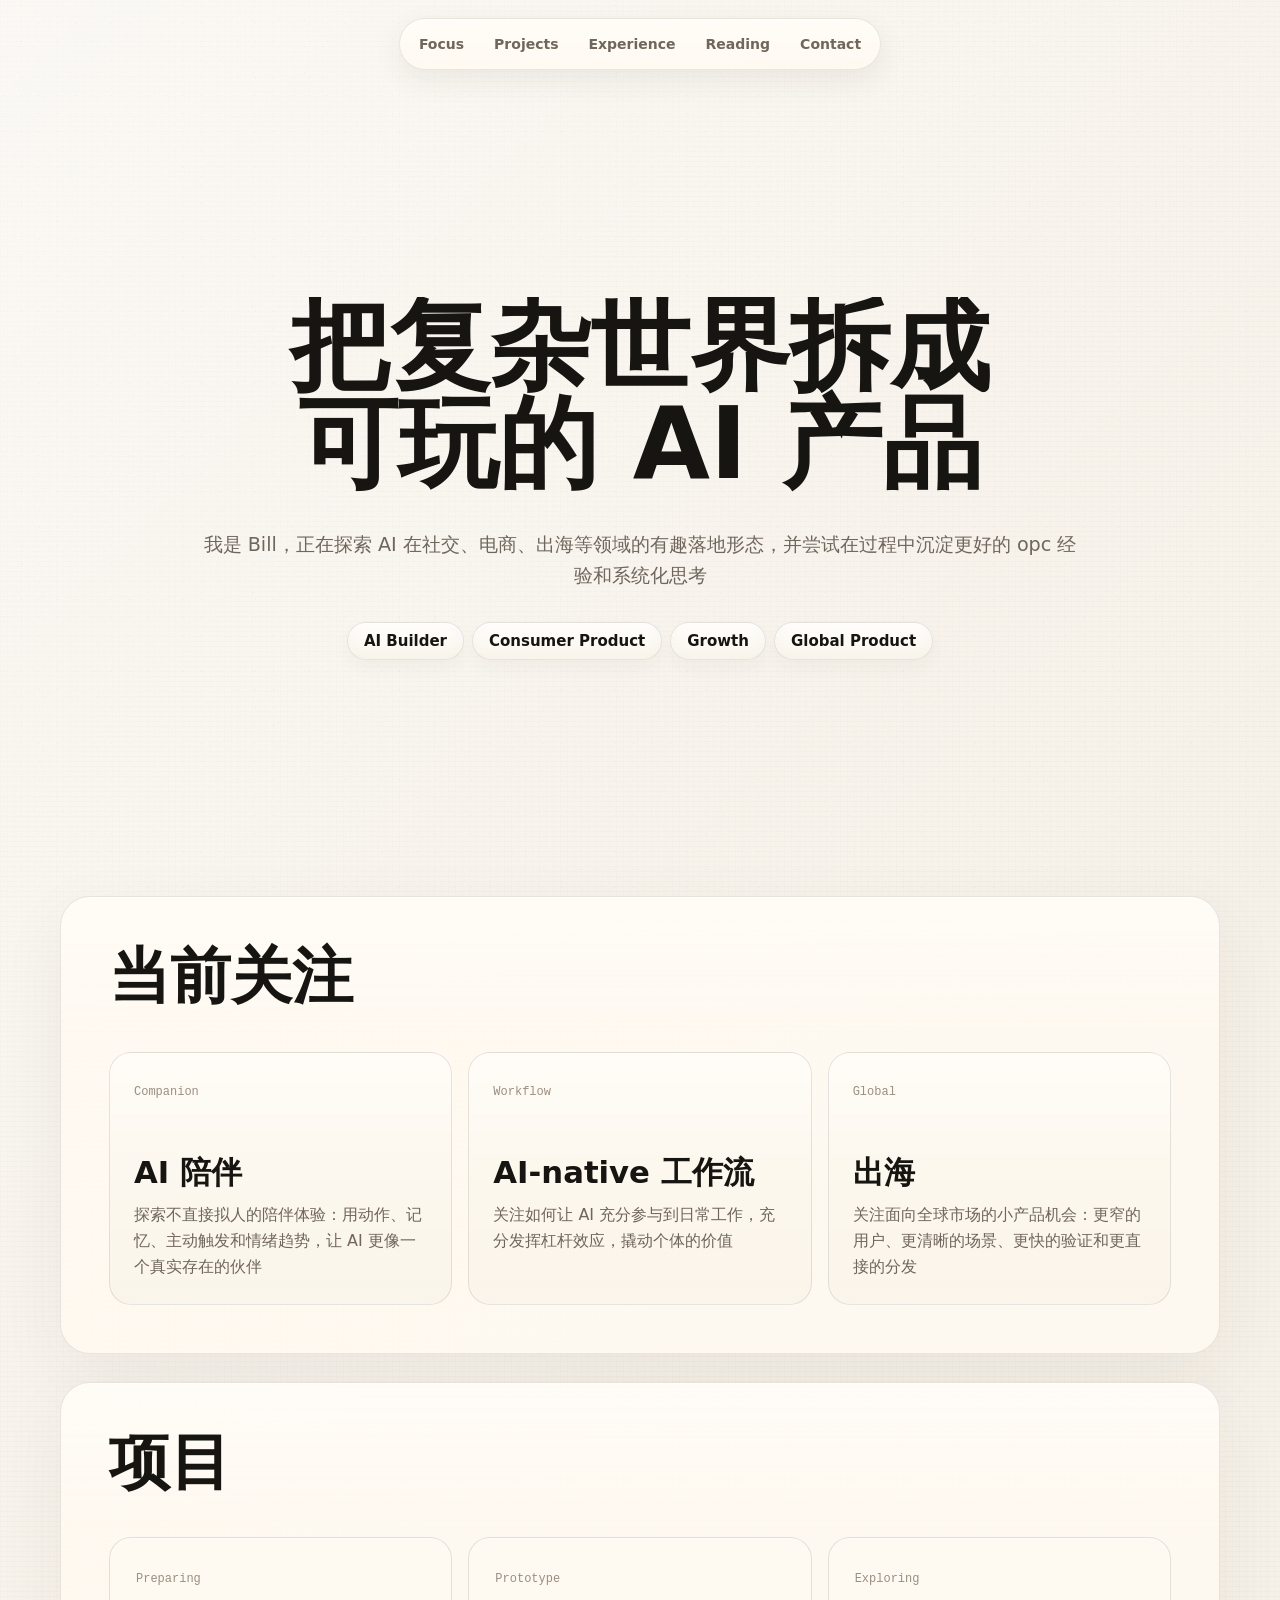
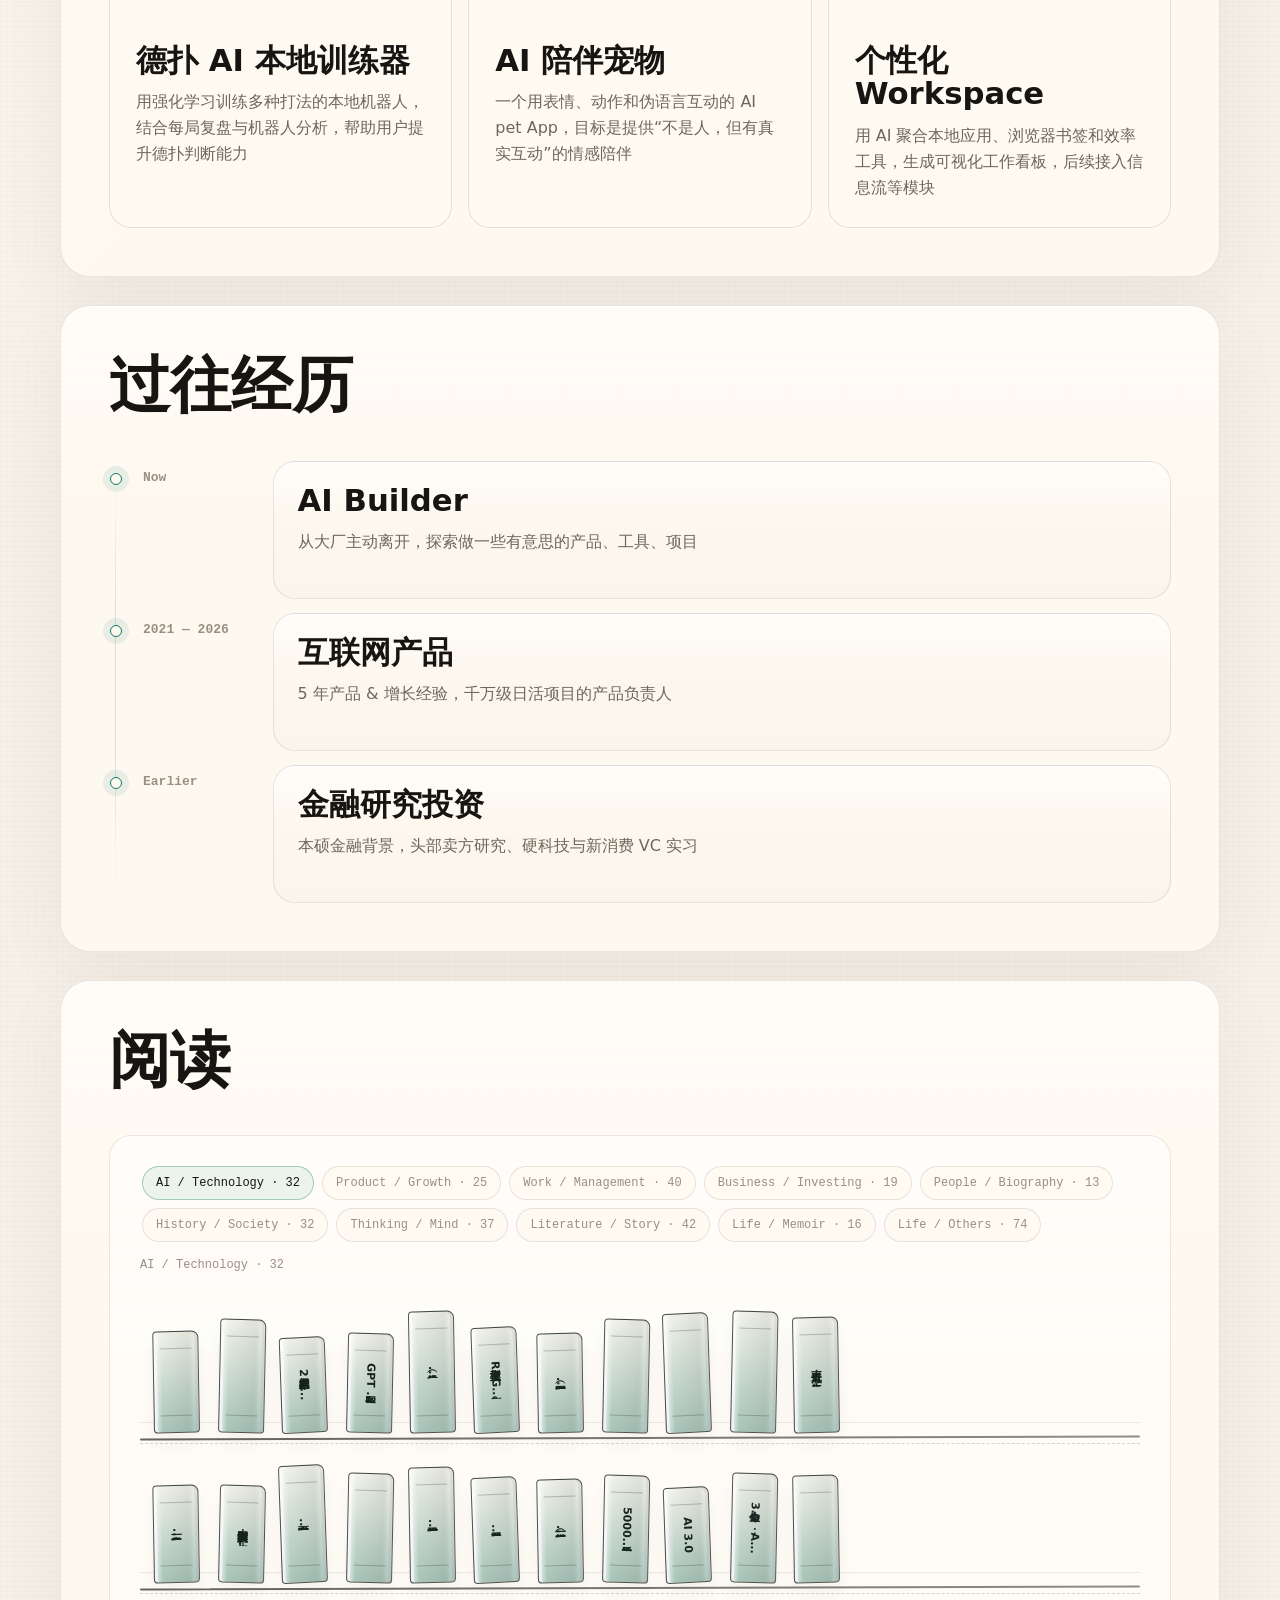
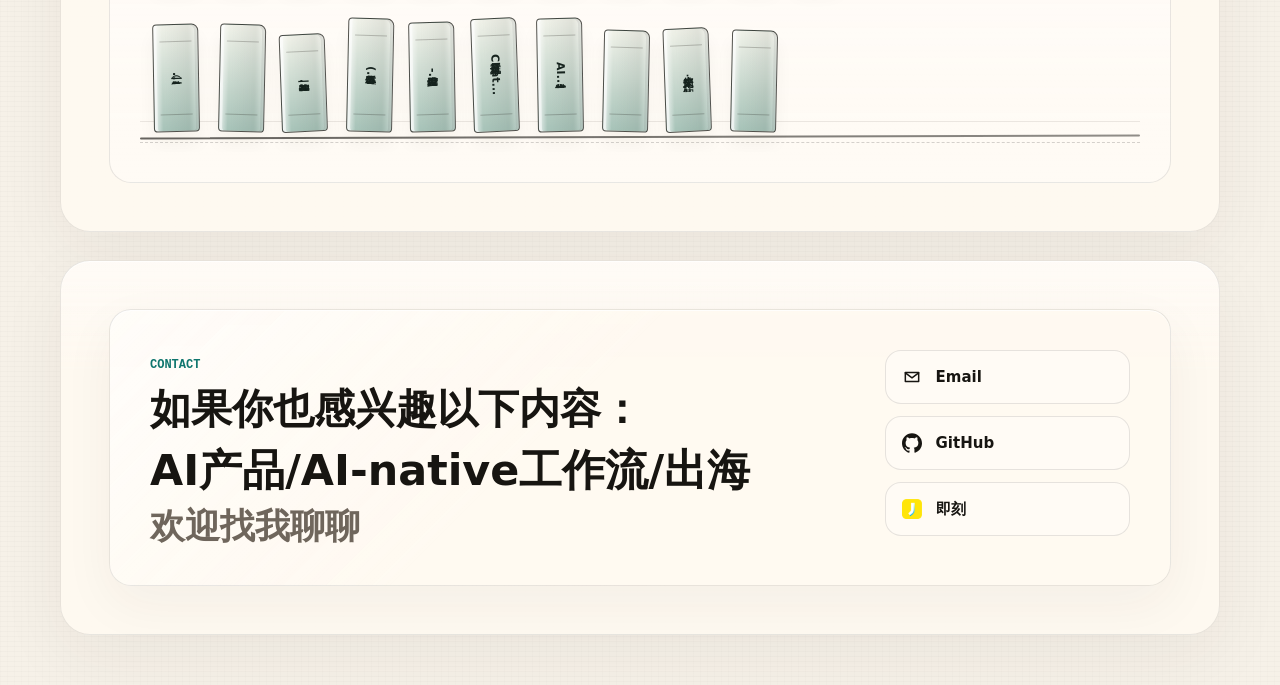
==== index.html @ e507d681 "Deploy personal site" ====
<!doctype html>
<html lang="zh-CN">
  <head>
    <meta charset="utf-8">
    <meta name="viewport" content="width=device-width, initial-scale=1">
    <title>Bill</title>
    <meta name="description" content="Bill 的个人站：记录 AI 产品实验、当前关注、项目进展、阅读和工作系统">
    <meta name="theme-color" content="#f4f1ea">
    <meta property="og:title" content="Bill">
    <meta property="og:description" content="记录 AI 产品实验、当前关注、项目进展、阅读和工作系统">
    <meta property="og:type" content="website">
    <meta property="og:url" content="/">
    <link rel="canonical" href="/">
    <link rel="icon" href="assets/favicon-bill.svg?v=3" type="image/svg+xml">
    <link rel="stylesheet" href="assets/styles.css?v=20260521-17">
    <script>
      const siteUrl = new URL("/", window.location.origin).href;
      document.querySelector('meta[property="og:url"]')?.setAttribute("content", siteUrl);
      document.querySelector('link[rel="canonical"]')?.setAttribute("href", siteUrl);
    </script>
    <script src="assets/reading-data.js?v=20260521-14" defer></script>
    <script src="assets/site.js?v=20260523-6" defer></script>
  </head>
  <body class="home-page">
    <a class="skip-link" href="#main">跳到正文</a>
    <header class="site-header" data-elevates>
      <nav class="nav-shell nav-minimal" aria-label="主导航">
        <button class="menu-toggle" type="button" aria-label="打开导航" aria-expanded="false" data-menu-toggle>
          <span></span>
          <span></span>
        </button>
        <div class="nav-links" data-nav-links>
          <a href="#focus">Focus</a>
          <a href="#projects">Projects</a>
          <a href="#experience">Experience</a>
          <a href="#reading">Reading</a>
          <a href="#contact">Contact</a>
        </div>
      </nav>
    </header>

    <main id="main" class="home-shell">
      <section class="pure-hero container reveal">
        <div class="hero-inner">
          <h1 class="shimmer-title">把复杂世界拆成可玩的 AI 产品</h1>
          <p>我是 Bill，正在探索 AI 在社交、电商、出海等领域的有趣落地形态，并尝试在过程中沉淀更好的 opc 经验和系统化思考</p>
          <div class="tag-list" aria-label="个人标签">
            <span>AI Builder</span>
            <span>Consumer Product</span>
            <span>Growth</span>
            <span>Global Product</span>
          </div>
        </div>
      </section>

      <section id="focus" class="feature-block container reveal">
        <div class="block-head">
          <div>
            <h2>当前关注</h2>
          </div>
        </div>
        <div class="card-grid three">
          <article class="content-card">
            <span class="card-label">Companion</span>
            <h2>AI 陪伴</h2>
            <p>探索不直接拟人的陪伴体验：用动作、记忆、主动触发和情绪趋势，让 AI 更像一个真实存在的伙伴</p>
          </article>
          <article class="content-card">
            <span class="card-label">Workflow</span>
            <h2>AI-native 工作流</h2>
            <p>关注如何让 AI 充分参与到日常工作，充分发挥杠杆效应，撬动个体的价值</p>
          </article>
          <article class="content-card">
            <span class="card-label">Global</span>
            <h2>出海</h2>
            <p>关注面向全球市场的小产品机会：更窄的用户、更清晰的场景、更快的验证和更直接的分发</p>
          </article>
        </div>
      </section>

      <section id="projects" class="feature-block container reveal">
        <div class="block-head">
          <div>
            <h2>项目</h2>
          </div>
        </div>
        <div class="card-grid projects">
          <article class="content-card project-card">
            <span class="card-label">Preparing</span>
            <h2>德扑 AI 本地训练器</h2>
            <p>用强化学习训练多种打法的本地机器人，结合每局复盘与机器人分析，帮助用户提升德扑判断能力</p>
          </article>
          <article class="content-card project-card">
            <span class="card-label">Prototype</span>
            <h2>AI 陪伴宠物</h2>
            <p>一个用表情、动作和伪语言互动的 AI pet App，目标是提供“不是人，但有真实互动”的情感陪伴</p>
          </article>
          <article class="content-card project-card">
            <span class="card-label">Exploring</span>
            <h2>个性化 Workspace</h2>
            <p>用 AI 聚合本地应用、浏览器书签和效率工具，生成可视化工作看板，后续接入信息流等模块</p>
          </article>
        </div>
      </section>

      <section id="experience" class="feature-block container reveal">
        <div class="block-head">
          <div>
            <h2>过往经历</h2>
          </div>
        </div>
        <div class="vertical-timeline">
          <article class="timeline-item">
            <time>Now</time>
            <div class="content-card experience-card">
              <h2>AI Builder</h2>
              <p>从大厂主动离开，探索做一些有意思的产品、工具、项目</p>
            </div>
          </article>
          <article class="timeline-item">
            <time>2021 — 2026</time>
            <div class="content-card experience-card">
              <h2>互联网产品</h2>
              <p>5 年产品 & 增长经验，千万级日活项目的产品负责人</p>
            </div>
          </article>
          <article class="timeline-item">
            <time>Earlier</time>
            <div class="content-card experience-card">
              <h2>金融研究投资</h2>
              <p>本硕金融背景，头部卖方研究、硬科技与新消费 VC 实习</p>
            </div>
          </article>
        </div>
      </section>

      <section id="reading" class="feature-block reading-block container reveal">
        <div class="block-head">
          <div>
            <h2>阅读</h2>
          </div>
        </div>
        <div class="reading-layout">
          <div class="reading-shelf" aria-label="阅读分类与书籍" data-reading-shelf>
            <div class="shelf-empty">正在整理已读完书籍</div>
          </div>
          <aside class="reading-card" data-reading-card aria-live="polite" hidden>
            <div class="reading-card-top">
              <div>
                <h3 data-reading-title></h3>
                <p data-reading-author></p>
                <em data-reading-meta></em>
              </div>
              <button class="note-close" type="button" aria-label="关闭笔记卡片" data-note-close>×</button>
            </div>
            <div class="reading-note-scroll">
              <blockquote data-reading-note></blockquote>
            </div>
            <div class="note-controls">
              <button type="button" aria-label="上一条笔记" data-note-prev>←</button>
              <span data-note-count>1 / 1</span>
              <button type="button" aria-label="下一条笔记" data-note-next>→</button>
            </div>
          </aside>
        </div>
      </section>

      <section id="contact" class="feature-block contact-block container reveal">
        <div class="contact-panel">
          <div>
            <span>Contact</span>
            <h2 class="contact-copy">
              <span>如果你也感兴趣以下内容：</span>
              <strong>AI产品/AI-native工作流/出海</strong>
              <em>欢迎找我聊聊</em>
            </h2>
          </div>
          <div class="contact-links icon-links">
            <a href="mailto:billxfan@gmail.com">
              <svg viewBox="0 0 24 24" aria-hidden="true"><path d="M4 6.5h16v11H4z"/><path d="m4 7 8 6 8-6"/></svg>
              Email
            </a>
            <a href="https://github.com/billxfan" rel="noreferrer">
              <svg class="brand-icon" viewBox="0 0 24 24" aria-hidden="true"><path d="M12 .297c-6.63 0-12 5.373-12 12 0 5.303 3.438 9.8 8.205 11.385.6.113.82-.258.82-.577 0-.285-.01-1.04-.015-2.04-3.338.724-4.042-1.61-4.042-1.61C4.422 18.07 3.633 17.7 3.633 17.7c-1.087-.744.084-.729.084-.729 1.205.084 1.838 1.236 1.838 1.236 1.07 1.835 2.809 1.305 3.495.998.108-.776.417-1.305.76-1.605-2.665-.3-5.466-1.332-5.466-5.93 0-1.31.465-2.38 1.235-3.22-.135-.303-.54-1.523.105-3.176 0 0 1.005-.322 3.3 1.23.96-.267 1.98-.399 3-.405 1.02.006 2.04.138 3 .405 2.28-1.552 3.285-1.23 3.285-1.23.645 1.653.24 2.873.12 3.176.765.84 1.23 1.91 1.23 3.22 0 4.61-2.805 5.625-5.475 5.92.42.36.81 1.096.81 2.22 0 1.606-.015 2.896-.015 3.286 0 .315.21.69.825.57C20.565 22.092 24 17.592 24 12.297c0-6.627-5.373-12-12-12"/></svg>
              GitHub
            </a>
            <a href="https://web.okjike.com/u/EE0752A1-158C-4353-B439-1A51A4B9B60F" rel="noreferrer">
              <img class="brand-icon" src="assets/jike-icon.png" alt="" aria-hidden="true">
              即刻
            </a>
          </div>
        </div>
      </section>
    </main>

  </body>
</html>
---- assets/styles.css ----
:root {
  color-scheme: light;
  --bg: #f6f1e8;
  --paper: #fffaf1;
  --surface: #fffcf6;
  --surface-soft: #efe8dc;
  --ink: #171511;
  --muted: #6f665c;
  --quiet: #9a8f81;
  --line: rgba(24, 24, 27, 0.12);
  --line-soft: rgba(24, 24, 27, 0.07);
  --accent: #0f766e;
  --accent-soft: #e5f0ec;
  --wash: #f4f4f5;
  --mint: #dcead7;
  --clay: #eed4bf;
  --butter: #efe6b8;
  --radius: 22px;
  --radius-sm: 12px;
  --max: 1160px;
  --measure: 760px;
  --ease: cubic-bezier(0.23, 1, 0.32, 1);
}

* {
  box-sizing: border-box;
  cursor: default;
}

html {
  scroll-behavior: smooth;
}

body {
  margin: 0;
  min-width: 320px;
  background:
    linear-gradient(135deg, rgba(255,255,255,0.56), transparent 42%),
    repeating-linear-gradient(0deg, rgba(23,21,17,0.018) 0 1px, transparent 1px 5px),
    repeating-linear-gradient(90deg, rgba(23,21,17,0.012) 0 1px, transparent 1px 7px),
    var(--bg);
  color: var(--ink);
  font-family: ui-sans-serif, system-ui, -apple-system, BlinkMacSystemFont, "Segoe UI", sans-serif;
  font-size: 16px;
  line-height: 1.62;
  --cursor-x: 50vw;
  --cursor-y: 50vh;
}

body::before,
body::after {
  content: "";
  position: fixed;
  inset: 0;
  z-index: 0;
  pointer-events: none;
}

body::before {
  background: radial-gradient(
    300px circle at var(--cursor-x) var(--cursor-y),
    rgba(15, 118, 110, 0.16),
    rgba(210, 185, 142, 0.1) 34%,
    transparent 68%
  );
  opacity: 0;
  transition: opacity 180ms var(--ease);
  mix-blend-mode: normal;
}

body::after {
  opacity: 0.18;
  background-image:
    radial-gradient(circle at 20% 30%, rgba(23,21,17,0.22) 0 0.7px, transparent 0.8px),
    radial-gradient(circle at 70% 80%, rgba(23,21,17,0.14) 0 0.6px, transparent 0.7px);
  background-size: 18px 18px, 26px 26px;
  mix-blend-mode: multiply;
}

@media (hover: hover) {
  body:hover::before,
  body.cursor-active::before {
    opacity: 1;
  }
}

.site-header,
main,
.footer {
  position: relative;
  z-index: 1;
}

a {
  color: inherit;
  text-decoration: none;
}

a,
button {
  cursor: pointer;
}

p, h1, h2, h3 {
  margin-top: 0;
}

p {
  color: var(--muted);
}

p,
h1,
h2,
h3,
span,
time,
blockquote,
em,
strong {
  cursor: default;
}

.skip-link {
  position: fixed;
  left: 16px;
  top: 12px;
  z-index: 40;
  transform: translateY(-160%);
  background: var(--ink);
  color: var(--paper);
  padding: 10px 14px;
  border-radius: var(--radius-sm);
  font-weight: 700;
}

.skip-link:focus {
  transform: translateY(0);
}

.site-header {
  position: sticky;
  top: 0;
  z-index: 20;
  padding: 18px 24px 0;
  pointer-events: none;
}

.nav-shell {
  width: min(var(--max), 100%);
  margin: 0 auto;
  min-height: 56px;
  display: flex;
  align-items: center;
  justify-content: space-between;
  gap: 22px;
  border: 1px solid color-mix(in srgb, var(--line) 76%, transparent);
  border-radius: 999px;
  background:
    linear-gradient(180deg, rgba(255,255,255,0.5), transparent),
    color-mix(in srgb, var(--paper) 88%, transparent);
  backdrop-filter: blur(18px);
  padding: 7px;
  pointer-events: auto;
  box-shadow:
    0 10px 30px rgba(53, 44, 34, 0.07),
    inset 0 1px 0 rgba(255,255,255,0.76);
}

.nav-minimal {
  width: max-content;
  min-height: 50px;
  justify-content: center;
  padding: 6px;
}

.nav-minimal .nav-links {
  gap: 4px;
}

.brand {
  min-height: 42px;
  display: inline-flex;
  align-items: center;
  gap: 11px;
  padding: 0 12px 0 4px;
}

.brand-mark {
  width: 36px;
  height: 36px;
  display: grid;
  place-items: center;
  border-radius: 50%;
  background: var(--ink);
  color: var(--paper);
  font-size: 14px;
  font-weight: 760;
}

.brand-copy {
  display: grid;
  line-height: 1.12;
}

.brand-copy strong {
  font-weight: 720;
}

.brand-copy span {
  color: var(--quiet);
  font-size: 12px;
}

.nav-links {
  display: flex;
  align-items: center;
  gap: 2px;
}

.nav-links a {
  min-height: 38px;
  display: inline-flex;
  align-items: center;
  border: 0;
  border-radius: 999px;
  padding: 0 13px;
  background: transparent;
  color: var(--muted);
  font: inherit;
  font-size: 14px;
  font-weight: 560;
  transition: color 180ms var(--ease), background 180ms var(--ease), transform 180ms var(--ease), box-shadow 180ms var(--ease);
}

.nav-links a:hover,
.nav-links a[aria-current="page"] {
  color: var(--ink);
  background: color-mix(in srgb, var(--surface-soft) 80%, var(--paper));
  box-shadow: inset 0 0 0 1px color-mix(in srgb, var(--ink) 5%, transparent);
}

.menu-toggle {
  display: none;
  width: 42px;
  height: 42px;
  border: 0;
  border-radius: 999px;
  background: var(--surface-soft);
  position: relative;
}

.menu-toggle span {
  position: absolute;
  left: 12px;
  width: 18px;
  height: 2px;
  background: var(--ink);
  transition: transform 220ms var(--ease);
}

.menu-toggle span:first-child { transform: translateY(-4px); }
.menu-toggle span:last-child { transform: translateY(4px); }
.menu-toggle[aria-expanded="true"] span:first-child { transform: rotate(45deg); }
.menu-toggle[aria-expanded="true"] span:last-child { transform: rotate(-45deg); }

.container {
  width: min(var(--max), calc(100% - 56px));
  margin: 0 auto;
}

.home-shell {
  padding: 0 0 24px;
}

.pure-hero {
  min-height: calc(100svh - 74px);
  display: grid;
  align-content: center;
  justify-items: center;
  padding: clamp(28px, 5vh, 52px) 0 clamp(28px, 6vh, 60px);
  text-align: center;
}

.hero-inner {
  position: relative;
  width: min(100%, 880px);
}

.pure-hero h1 {
  margin: 0 auto;
  color: var(--ink);
  font-size: clamp(48px, 7.8vw, 108px);
  line-height: 0.98;
  letter-spacing: 0;
  font-weight: 760;
  text-wrap: balance;
}

.shimmer-title {
  position: relative;
  display: inline-block;
  overflow: hidden;
  color: var(--ink);
}

@supports (-webkit-background-clip: text) or (background-clip: text) {
  .shimmer-title {
    background-image: none;
    color: var(--ink);
  }
}

.shimmer-title::after {
  content: "";
  position: absolute;
  top: -18%;
  bottom: -18%;
  width: 22%;
  left: -32%;
  background: linear-gradient(
    90deg,
    transparent,
    rgba(255,255,255,0.76),
    rgba(15, 118, 110, 0.2),
    rgba(255,255,255,0.76),
    transparent
  );
  transform: skewX(-16deg);
  animation: visible-sweep 11.5s ease-in-out infinite;
  pointer-events: none;
  mix-blend-mode: overlay;
}

.pure-hero p {
  max-width: 920px;
  margin: 28px auto 0;
  color: var(--muted);
  font-size: clamp(17px, 1.5vw, 21px);
  line-height: 1.65;
}

.tag-list {
  display: flex;
  flex-wrap: wrap;
  justify-content: center;
  gap: 8px;
  margin-top: 30px;
}

.tag-list span {
  min-height: 38px;
  display: inline-flex;
  align-items: center;
  border: 1px solid color-mix(in srgb, var(--line) 88%, transparent);
  border-radius: 999px;
  background:
    linear-gradient(180deg, rgba(255,255,255,0.72), rgba(255,255,255,0.12)),
    color-mix(in srgb, var(--paper) 88%, var(--surface-soft));
  padding: 0 16px;
  color: var(--ink);
  font-size: 15px;
  font-weight: 590;
  box-shadow:
    0 8px 18px rgba(53,44,34,0.035),
    inset 0 1px 0 rgba(255,255,255,0.86),
    inset 0 -10px 18px rgba(53,44,34,0.025);
  transition: transform 260ms var(--ease), border-color 260ms var(--ease), background 260ms var(--ease), box-shadow 260ms var(--ease);
}

.tag-list span,
.card-label,
.shelf-category > span {
  user-select: none;
}

.feature-block {
  border: 1px solid color-mix(in srgb, var(--line) 82%, transparent);
  border-radius: calc(var(--radius) + 8px);
  background:
    linear-gradient(180deg, rgba(255,255,255,0.42), transparent 30%),
    color-mix(in srgb, var(--paper) 90%, transparent);
  padding: clamp(26px, 4vw, 48px);
  margin-bottom: 28px;
  box-shadow:
    0 22px 70px rgba(53, 44, 34, 0.055),
    inset 0 1px 0 rgba(255,255,255,0.68);
}

.block-head {
  display: block;
  margin-bottom: clamp(28px, 4vw, 44px);
}

.block-head > span {
  display: none;
}

.block-head h2 {
  max-width: 720px;
  margin-bottom: 10px;
  color: var(--ink);
  font-size: clamp(34px, 4.8vw, 64px);
  line-height: 1.02;
  font-weight: 740;
  letter-spacing: 0;
}

.block-head p {
  max-width: 1120px;
  margin: 0;
  font-size: 17px;
  white-space: nowrap;
}

.card-grid {
  display: grid;
  gap: 16px;
}

.card-grid.three {
  grid-template-columns: repeat(3, minmax(0, 1fr));
}

.card-grid.projects {
  grid-template-columns: repeat(3, minmax(0, 1fr));
}

.content-card {
  min-height: 250px;
  position: relative;
  overflow: hidden;
  border: 1px solid color-mix(in srgb, var(--line) 86%, transparent);
  border-radius: var(--radius);
  background:
    linear-gradient(180deg, rgba(255,255,255,0.52), transparent 44%),
    linear-gradient(180deg, color-mix(in srgb, var(--paper) 98%, transparent), color-mix(in srgb, var(--surface-soft) 30%, var(--paper))),
    var(--paper);
  padding: 24px;
  box-shadow: inset 0 1px 0 rgba(255,255,255,0.76);
  transition: transform 520ms var(--ease), border-color 360ms var(--ease), box-shadow 520ms var(--ease), background 520ms var(--ease);
}

.content-card::after {
  content: "";
  position: absolute;
  inset: auto 20px 18px;
  height: 1px;
  background: linear-gradient(90deg, transparent, color-mix(in srgb, var(--accent) 55%, transparent), transparent);
  opacity: 0;
  transform: scaleX(0.5);
  transition: opacity 420ms var(--ease), transform 420ms var(--ease);
}

.card-label {
  display: inline-flex;
  margin-bottom: 54px;
  color: var(--quiet);
  font-family: ui-monospace, SFMono-Regular, Menlo, Consolas, monospace;
  font-size: 12px;
}

.content-card h2 {
  margin-bottom: 12px;
  color: var(--ink);
  font-size: clamp(22px, 2.4vw, 32px);
  line-height: 1.1;
  font-weight: 700;
}

.content-card p {
  margin: 0;
  color: var(--muted);
}

.project-card-link {
  min-height: 310px;
  display: flex;
  flex-direction: column;
}

.project-card-link em {
  margin-top: auto;
  color: var(--accent);
  font-size: 14px;
  font-style: normal;
  font-weight: 650;
  transform: translateY(8px);
  opacity: 0;
  transition: opacity 320ms var(--ease), transform 320ms var(--ease);
}

.timeline-cards {
  display: grid;
  grid-template-columns: repeat(3, minmax(0, 1fr));
  gap: 16px;
}

.experience-card {
  min-height: 230px;
}

.experience-card time {
  display: block;
  margin-bottom: 52px;
  color: var(--quiet);
  font-family: ui-monospace, SFMono-Regular, Menlo, Consolas, monospace;
  font-size: 12px;
}

.vertical-timeline {
  position: relative;
  display: grid;
  gap: 14px;
  padding-left: 34px;
}

.vertical-timeline::before {
  content: "";
  position: absolute;
  left: 6px;
  top: 10px;
  bottom: 10px;
  width: 1px;
  background: linear-gradient(180deg, transparent, var(--line), var(--line), transparent);
}

.timeline-item {
  position: relative;
  display: grid;
  grid-template-columns: 104px minmax(0, 1fr);
  gap: clamp(14px, 2vw, 28px);
  align-items: start;
}

.timeline-item::before {
  content: "";
  position: absolute;
  left: -33px;
  top: 12px;
  width: 10px;
  height: 10px;
  border: 1px solid var(--accent);
  border-radius: 999px;
  background: var(--paper);
  box-shadow: 0 0 0 7px color-mix(in srgb, var(--accent) 9%, transparent);
}

.timeline-item time {
  position: sticky;
  top: 92px;
  color: var(--quiet);
  font-family: ui-monospace, SFMono-Regular, Menlo, Consolas, monospace;
  font-size: 13px;
  font-weight: 650;
  line-height: 1.4;
  padding-top: 8px;
}

.vertical-timeline .experience-card {
  min-height: 138px;
  padding: 22px 24px;
}

.vertical-timeline .experience-card h2 {
  max-width: none;
}

.bookshelf-block {
  overflow: visible;
}

.bookshelf-stage {
  position: relative;
  min-height: 390px;
  display: grid;
  align-items: end;
  border: 1px solid var(--line);
  border-radius: var(--radius);
  background:
    linear-gradient(180deg, color-mix(in srgb, var(--surface-soft) 48%, transparent), transparent),
    var(--paper);
  padding: 52px clamp(20px, 4vw, 56px) 70px;
}

.bookshelf-stage::after {
  content: "";
  position: absolute;
  top: 0;
  right: 0;
  bottom: 0;
  width: 82px;
  border-radius: 0 var(--radius) var(--radius) 0;
  background: linear-gradient(90deg, transparent, var(--paper));
  pointer-events: none;
  opacity: 0;
}

.shelf-drawing {
  position: absolute;
  inset: 30px 34px auto;
  height: 150px;
  pointer-events: none;
  opacity: 0.38;
}

.shelf-drawing span {
  position: absolute;
  border: 1px solid var(--line);
  border-radius: 999px;
}

.shelf-drawing span:first-child {
  left: 0;
  right: 0;
  top: 52px;
}

.shelf-drawing span:last-child {
  width: 46%;
  right: 6%;
  top: 0;
  transform: rotate(-3deg);
}

.book-row {
  position: relative;
  z-index: 2;
  display: flex;
  justify-content: center;
  align-items: end;
  gap: clamp(10px, 2vw, 18px);
  min-height: 220px;
  perspective: 1000px;
}

.book {
  --w: 56px;
  position: relative;
  width: var(--w);
  height: var(--h);
  border-radius: 6px 10px 8px 5px;
  background:
    linear-gradient(90deg, rgba(255,255,255,0.18), transparent 18%, rgba(0,0,0,0.16) 72%, rgba(255,255,255,0.14)),
    linear-gradient(135deg, var(--book), var(--spine));
  box-shadow:
    inset 7px 0 0 rgba(255,255,255,0.08),
    inset -7px 0 0 rgba(0,0,0,0.16),
    0 22px 34px rgba(24, 24, 27, 0.12);
  transform-style: preserve-3d;
  transform-origin: bottom center;
  cursor: default;
  transition: transform 620ms var(--ease), box-shadow 620ms var(--ease), filter 620ms var(--ease);
}

.book::before,
.book::after {
  content: "";
  position: absolute;
  left: 8px;
  right: 8px;
  height: 1px;
  background: rgba(255,255,255,0.25);
}

.book::before { top: 13px; }
.book::after { bottom: 13px; }

.book > span {
  position: absolute;
  inset: 14px 0;
  display: flex;
  align-items: center;
  justify-content: center;
  writing-mode: vertical-rl;
  color: rgba(255,255,255,0.9);
  font-size: 12px;
  font-weight: 700;
  letter-spacing: 0;
  text-shadow: 0 1px 8px rgba(0,0,0,0.2);
}

.book-tip {
  position: absolute;
  left: 50%;
  bottom: calc(100% + 18px);
  width: max-content;
  max-width: 240px;
  transform: translateX(-50%) translateY(12px) rotateX(-10deg);
  transform-origin: bottom center;
  opacity: 0;
  pointer-events: none;
  border: 1px solid color-mix(in srgb, var(--ink) 12%, transparent);
  border-radius: 14px;
  background: var(--ink);
  color: var(--paper);
  padding: 12px 14px 18px;
  box-shadow: 0 18px 46px rgba(24, 24, 27, 0.18);
  transition: opacity 260ms var(--ease), transform 360ms var(--ease);
}

.book-tip::before,
.book-tip::after {
  content: "";
  position: absolute;
  left: 14px;
  bottom: 9px;
  height: 3px;
  border-radius: 999px;
}

.book-tip::before {
  right: 14px;
  background: rgba(255,255,255,0.18);
}

.book-tip::after {
  width: calc((100% - 28px) * var(--progress));
  background: var(--paper);
}

.book-tip strong,
.book-tip em {
  display: block;
}

.book-tip strong {
  font-size: 13px;
  line-height: 1.3;
}

.book-tip em {
  margin-top: 5px;
  color: color-mix(in srgb, var(--paper) 70%, transparent);
  font-size: 12px;
  font-style: normal;
}

.wood-shelf {
  position: relative;
  z-index: 1;
  height: 18px;
  margin: -4px auto 0;
  width: min(100%, 720px);
  border-radius: 8px;
  background:
    linear-gradient(180deg, rgba(255,255,255,0.4), transparent 30%),
    linear-gradient(90deg, #c99b6c, #b9824f 42%, #d7af7d);
  box-shadow: 0 18px 26px rgba(74, 46, 24, 0.13);
}

.reading-block {
  overflow: hidden;
}

.reading-layout {
  position: relative;
  display: grid;
  grid-template-columns: 1fr;
  gap: clamp(14px, 3vw, 24px);
  align-items: stretch;
}

.reading-shelf {
  position: relative;
  display: grid;
  grid-template-rows: auto 1fr;
  gap: 10px;
  min-height: 0;
  height: auto;
  overflow-x: hidden;
  overflow-y: hidden;
  overscroll-behavior: contain;
  border: 1px solid color-mix(in srgb, var(--line) 82%, transparent);
  border-radius: var(--radius);
  background:
    linear-gradient(180deg, rgba(255,255,255,0.42), transparent),
    color-mix(in srgb, var(--surface) 78%, transparent);
  padding: clamp(18px, 3vw, 30px);
  box-shadow: inset 0 1px 0 rgba(255,255,255,0.7);
  scrollbar-width: thin;
  scrollbar-color: color-mix(in srgb, var(--ink) 24%, transparent) transparent;
}

.reading-shelf::-webkit-scrollbar {
  width: 9px;
}

.reading-shelf::-webkit-scrollbar-track {
  background: transparent;
}

.reading-shelf::-webkit-scrollbar-thumb {
  border: 3px solid transparent;
  border-radius: 999px;
  background: color-mix(in srgb, var(--ink) 22%, transparent);
  background-clip: padding-box;
}

.reading-tabs {
  display: flex;
  flex-wrap: wrap;
  gap: 8px;
  overflow-x: auto;
  padding: 0 2px 4px;
  scrollbar-width: none;
}

.reading-tabs::-webkit-scrollbar {
  display: none;
}

.reading-tab {
  min-height: 34px;
  flex: 0 0 auto;
  border: 1px solid color-mix(in srgb, var(--line) 88%, transparent);
  border-radius: 999px;
  background: color-mix(in srgb, var(--paper) 82%, transparent);
  color: var(--quiet);
  cursor: pointer;
  font: inherit;
  font-family: ui-monospace, SFMono-Regular, Menlo, Consolas, monospace;
  font-size: 12px;
  padding: 0 13px;
  transition: transform 220ms var(--ease), color 220ms var(--ease), border-color 220ms var(--ease), background 220ms var(--ease);
}

.reading-tab.active {
  border-color: color-mix(in srgb, var(--accent) 34%, transparent);
  background: color-mix(in srgb, var(--accent-soft) 72%, var(--paper));
  color: var(--ink);
}

.reading-stage {
  min-width: 0;
  min-height: 0;
  overflow: hidden;
  height: auto;
  padding-top: 0;
}

.shelf-category {
  display: grid;
  grid-template-rows: auto 1fr;
  gap: 12px;
  height: 100%;
  min-width: 0;
}

.shelf-category[hidden] {
  display: none;
}

.shelf-category > span {
  color: var(--quiet);
  font-family: ui-monospace, SFMono-Regular, Menlo, Consolas, monospace;
  font-size: 12px;
}

.sketch-shelf {
  position: relative;
  display: flex;
  flex-direction: column;
  justify-content: space-between;
  gap: 0;
  height: 100%;
  min-height: 700px;
  padding: 36px 0 18px;
  overflow-x: auto;
  overflow-y: hidden;
  scrollbar-width: thin;
  scrollbar-color: color-mix(in srgb, var(--ink) 24%, transparent) transparent;
  perspective: 900px;
}

.sketch-shelf::-webkit-scrollbar {
  height: 9px;
}

.sketch-shelf::-webkit-scrollbar-track {
  background: transparent;
}

.sketch-shelf::-webkit-scrollbar-thumb {
  border: 3px solid transparent;
  border-radius: 999px;
  background: color-mix(in srgb, var(--ink) 22%, transparent);
  background-clip: padding-box;
}

.shelf-row {
  position: relative;
  width: max-content;
  min-width: 100%;
  display: flex;
  align-items: flex-end;
  min-height: 160px;
  padding: 0 14px 0;
  flex: 1 1 0;
}

.shelf-row::before,
.shelf-row::after,
.shelf-line {
  content: "";
  position: absolute;
  left: 0;
  right: 0;
  pointer-events: none;
}

.shelf-row::before {
  bottom: 6px;
  height: 2px;
  border-radius: 999px;
  background: linear-gradient(90deg, color-mix(in srgb, var(--ink) 66%, transparent), color-mix(in srgb, var(--ink) 48%, transparent));
  transform: rotate(-0.18deg);
}

.shelf-row::after {
  bottom: 1px;
  height: 1px;
  border-bottom: 1px dashed color-mix(in srgb, var(--ink) 18%, transparent);
}

.shelf-line {
  bottom: 30px;
  height: 1px;
  border-bottom: 1px solid color-mix(in srgb, var(--ink) 13%, transparent);
  opacity: 0.65;
}

.shelf-rail {
  position: relative;
  z-index: 1;
  display: flex;
  align-items: flex-end;
  justify-content: flex-start;
  gap: clamp(10px, 1.35vw, 18px);
  width: max-content;
  min-width: 100%;
  padding-bottom: 24px;
}

.sketch-book {
  --h: 136px;
  --tone: var(--accent);
  position: relative;
  z-index: 1;
  width: clamp(40px, 3.7vw, 52px);
  flex: 0 0 clamp(40px, 3.7vw, 52px);
  height: var(--h);
  display: flex;
  align-items: center;
  justify-content: center;
  border: 1.25px solid color-mix(in srgb, var(--ink) 72%, transparent);
  border-radius: 4px 7px 4px 4px;
  background:
    linear-gradient(90deg, rgba(255,255,255,0.72), transparent 19%, color-mix(in srgb, var(--ink) 7%, transparent) 78%, rgba(255,255,255,0.28)),
    linear-gradient(180deg, color-mix(in srgb, var(--paper) 94%, var(--tone)), color-mix(in srgb, var(--surface-soft) 68%, var(--tone)));
  color: color-mix(in srgb, var(--ink) 86%, var(--tone));
  cursor: pointer;
  font: inherit;
  font-size: 12px;
  font-weight: 720;
  line-height: 1.1;
  writing-mode: vertical-rl;
  text-orientation: mixed;
  transform: rotate(var(--lean, -1deg)) skewY(var(--skew, -0.6deg));
  transform-origin: bottom center;
  box-shadow:
    inset 3px 0 0 rgba(255,255,255,0.52),
    inset -3px 0 0 color-mix(in srgb, var(--ink) 8%, transparent),
    0 12px 18px rgba(53,44,34,0.045);
  transition: transform 360ms var(--ease), box-shadow 360ms var(--ease), background 360ms var(--ease), border-color 360ms var(--ease);
}

.sketch-book span {
  display: block;
  max-height: 7.4em;
  overflow: hidden;
  text-align: center;
  word-break: keep-all;
  white-space: nowrap;
}

.sketch-book:nth-child(2n) {
  --lean: 1.2deg;
  --skew: 0.5deg;
}

.sketch-book:nth-child(3n) {
  --lean: -2deg;
  --skew: -0.8deg;
}

.sketch-book::before,
.sketch-book::after {
  content: "";
  position: absolute;
  left: 6px;
  right: 6px;
  height: 1px;
  background: color-mix(in srgb, var(--ink) 23%, transparent);
}

.sketch-book::before {
  top: 16px;
}

.sketch-book::after {
  bottom: 16px;
}

.sketch-book.active {
  border-color: color-mix(in srgb, var(--tone) 68%, var(--ink));
  background:
    linear-gradient(90deg, rgba(255,255,255,0.74), transparent 19%, color-mix(in srgb, var(--tone) 18%, transparent) 100%),
    linear-gradient(180deg, color-mix(in srgb, var(--paper) 82%, var(--tone)), color-mix(in srgb, var(--surface-soft) 54%, var(--tone)));
  box-shadow:
    inset 3px 0 0 rgba(255,255,255,0.58),
    inset -3px 0 0 color-mix(in srgb, var(--ink) 8%, transparent),
    0 18px 28px rgba(53,44,34,0.095);
}

.reading-card {
  position: absolute;
  right: clamp(20px, 4vw, 42px);
  top: clamp(34px, 6vw, 60px);
  z-index: 6;
  width: min(360px, calc(100% - 40px));
  height: 386px;
  min-height: 386px;
  max-height: 386px;
  display: flex;
  flex-direction: column;
  border: 1px solid color-mix(in srgb, var(--line) 86%, transparent);
  border-radius: var(--radius);
  background:
    linear-gradient(180deg, rgba(255,255,255,0.78), transparent 44%),
    color-mix(in srgb, var(--paper) 99%, var(--surface));
  padding: clamp(22px, 3vw, 30px);
  box-shadow: 0 30px 86px rgba(53,44,34,0.2), inset 0 1px 0 rgba(255,255,255,0.9);
  transform-origin: 24% 18%;
  opacity: 0;
  pointer-events: none;
  transform: translate3d(26px, 22px, 0) rotate(-4deg) scale(0.95);
  transition: transform 420ms var(--ease), opacity 260ms var(--ease), box-shadow 420ms var(--ease);
}

.reading-card[hidden] {
  display: none;
}

.reading-card.is-open {
  opacity: 1;
  pointer-events: auto;
  transform: translate3d(0, 0, 0) rotate(-0.8deg) scale(1);
}

.reading-card-top {
  display: flex;
  justify-content: space-between;
  gap: 18px;
  align-items: flex-start;
}

.note-close {
  width: 34px;
  height: 34px;
  flex: 0 0 auto;
  border: 1px solid var(--line);
  border-radius: 999px;
  background: color-mix(in srgb, var(--paper) 80%, transparent);
  color: var(--muted);
  cursor: pointer;
  font: inherit;
  font-size: 20px;
  line-height: 1;
}

.contact-panel > div > span {
  color: var(--accent);
  font-family: ui-monospace, SFMono-Regular, Menlo, Consolas, monospace;
  font-size: 12px;
  font-weight: 680;
  text-transform: uppercase;
}

.reading-card h3 {
  margin: 0 0 4px;
  color: var(--ink);
  font-size: clamp(18px, 1.7vw, 22px);
  line-height: 1.06;
  font-weight: 720;
}

.reading-card p {
  margin-bottom: 4px;
}

.reading-card em {
  display: block;
  color: var(--quiet);
  font-style: normal;
  font-size: 13px;
}

.reading-note-scroll {
  position: relative;
  min-height: 0;
  flex: 1;
  margin: 12px 0 52px;
  border: 1px solid color-mix(in srgb, var(--line) 84%, transparent);
  border-radius: var(--radius-sm);
  background: color-mix(in srgb, var(--surface) 82%, var(--paper));
  padding: 10px 15px 12px 14px;
  overflow-y: auto;
  overscroll-behavior: contain;
  scrollbar-width: thin;
  scrollbar-gutter: stable;
  scrollbar-color: color-mix(in srgb, var(--ink) 34%, transparent) transparent;
}

.reading-note-scroll.is-scrollable::before {
  content: "";
  position: sticky;
  top: 10px;
  float: right;
  width: 4px;
  height: 44px;
  margin-right: -13px;
  border-radius: 999px;
  background: linear-gradient(
    180deg,
    color-mix(in srgb, var(--accent) 44%, transparent),
    color-mix(in srgb, var(--ink) 22%, transparent)
  );
  pointer-events: none;
}

.reading-note-scroll::-webkit-scrollbar {
  width: 8px;
}

.reading-note-scroll::-webkit-scrollbar-track {
  background: transparent;
}

.reading-note-scroll::-webkit-scrollbar-thumb {
  border: 2px solid transparent;
  border-radius: 999px;
  background: color-mix(in srgb, var(--ink) 34%, transparent);
  background-clip: padding-box;
}

.reading-card blockquote {
  margin: 0;
  color: var(--ink);
  font-size: 14px;
  line-height: 1.72;
}

.note-controls {
  position: absolute;
  left: clamp(22px, 3vw, 30px);
  right: clamp(22px, 3vw, 30px);
  bottom: clamp(14px, 2vw, 18px);
  display: flex;
  align-items: center;
  justify-content: space-between;
  border-top: 1px solid var(--line);
  padding-top: 10px;
}

.reading-card,
.reading-card *,
.sketch-book,
.sketch-book *,
.tag-list span,
.card-label {
  cursor: default;
}

.note-controls button,
.note-close,
.reading-tab,
.contact-links a,
.nav-links a,
.menu-toggle,
a[href],
button {
  cursor: pointer;
}

.note-controls button {
  width: 38px;
  height: 38px;
  border: 1px solid var(--line);
  border-radius: 999px;
  background: color-mix(in srgb, var(--paper) 84%, transparent);
  color: var(--ink);
  font: inherit;
  font-size: 17px;
}

.note-controls button:disabled {
  opacity: 0.34;
  cursor: default;
}

.note-controls span {
  color: var(--quiet);
  font-family: ui-monospace, SFMono-Regular, Menlo, Consolas, monospace;
  font-size: 12px;
}

@media (min-width: 861px) {
  .reading-shelf {
    min-height: clamp(620px, 72vh, 760px);
  }

  .reading-stage {
    overflow: visible;
  }

  .shelf-category {
    gap: 8px;
  }

  .sketch-shelf {
    min-height: clamp(360px, 52vh, 450px);
    padding: 12px 0 8px;
    justify-content: space-evenly;
  }

  .shelf-row {
    min-height: clamp(110px, 12vh, 136px);
  }

  .shelf-line {
    bottom: 22px;
  }

  .shelf-rail {
    gap: clamp(12px, 1.4vw, 18px);
    padding-bottom: 12px;
  }

  .sketch-book {
    --h: clamp(108px, 12vh, 132px);
    width: clamp(40px, 3.6vw, 48px);
    flex: 0 0 clamp(40px, 3.6vw, 48px);
    font-size: 11px;
  }

  .sketch-book span {
    max-height: 6.8em;
  }
}

.contact-panel {
  display: grid;
  grid-template-columns: minmax(0, 0.74fr) minmax(240px, 0.26fr);
  gap: 36px;
  border: 1px solid color-mix(in srgb, var(--line) 82%, transparent);
  border-radius: var(--radius);
  background:
    linear-gradient(135deg, rgba(255,255,255,0.62), transparent 42%),
    color-mix(in srgb, var(--paper) 92%, transparent);
  padding: clamp(24px, 4vw, 40px);
  box-shadow: 0 18px 52px rgba(53,44,34,0.05), inset 0 1px 0 rgba(255,255,255,0.76);
}

.contact-panel h2 {
  max-width: 820px;
  margin: 12px 0 0;
  color: var(--ink);
  line-height: 1.04;
}

.contact-copy {
  display: grid;
  gap: clamp(10px, 1.5vw, 16px);
}

.contact-copy span,
.contact-copy strong,
.contact-copy em {
  display: block;
  font-style: normal;
  letter-spacing: 0;
}

.contact-copy span {
  font-size: clamp(27px, 3.2vw, 48px);
  font-weight: 690;
}

.contact-copy strong {
  max-width: none;
  font-size: clamp(30px, 3.35vw, 54px);
  font-weight: 760;
  line-height: 1.08;
  text-wrap: balance;
  overflow-wrap: anywhere;
}

.contact-copy em {
  color: var(--muted);
  font-size: clamp(24px, 2.7vw, 40px);
  font-weight: 640;
}

.footer {
  display: none;
}

.contact-links {
  display: grid;
  align-content: start;
  justify-content: stretch;
  gap: 12px;
}

.contact-links a {
  min-height: 54px;
  display: inline-flex;
  align-items: center;
  justify-content: space-between;
  gap: 14px;
  border: 1px solid color-mix(in srgb, var(--line) 86%, transparent);
  border-radius: 16px;
  background: color-mix(in srgb, var(--surface) 78%, transparent);
  padding: 0 16px;
  color: var(--ink);
  font-size: 15px;
  font-weight: 620;
  transition: transform 260ms var(--ease), border-color 260ms var(--ease), background 260ms var(--ease), color 260ms var(--ease);
}

.icon-links a {
  justify-content: flex-start;
}

.icon-links svg {
  width: 20px;
  height: 20px;
  flex: 0 0 auto;
  fill: none;
  stroke: currentColor;
  stroke-width: 1.8;
  stroke-linecap: round;
  stroke-linejoin: round;
}

.brand-icon {
  width: 20px;
  height: 20px;
  flex: 0 0 auto;
  object-fit: contain;
}

.icon-links a:nth-child(2) svg,
.brand-icon {
  fill: currentColor;
  stroke: none;
}

.section-pad {
  padding: 76px 0;
}

.section-pad.compact {
  padding: 50px 0;
}

.hero {
  padding-top: 96px;
}

.hero-grid {
  display: grid;
  grid-template-columns: minmax(0, 1.35fr) minmax(280px, 0.65fr);
  gap: 56px;
  align-items: end;
}

.refined-hero {
  grid-template-columns: minmax(0, 0.58fr) minmax(360px, 0.42fr);
  align-items: start;
}

.anchor-hero {
  min-height: 590px;
}

.hero-copy,
.page-hero {
  max-width: 920px;
}

.hero h1,
.page-hero h1 {
  max-width: 760px;
  font-size: clamp(42px, 6.2vw, 88px);
  line-height: 1.02;
  letter-spacing: 0;
  margin-bottom: 24px;
  font-weight: 760;
  text-wrap: balance;
}

.page-hero h1 {
  font-size: clamp(38px, 4.7vw, 60px);
  line-height: 1.08;
}

.hero-lede,
.page-hero p {
  max-width: 650px;
  font-size: clamp(16px, 1.2vw, 19px);
  line-height: 1.55;
}

.studio-hero {
  min-height: 620px;
  display: flex;
  align-items: center;
  padding-bottom: 70px;
}

.studio-hero-grid {
  display: grid;
  grid-template-columns: minmax(0, 0.61fr) minmax(320px, 0.39fr);
  gap: clamp(34px, 7vw, 96px);
  align-items: end;
}

.edition {
  width: max-content;
  max-width: 100%;
  border-bottom: 1px solid var(--line);
  padding-bottom: 8px;
  color: var(--accent);
  font-family: ui-monospace, SFMono-Regular, Menlo, Consolas, monospace;
  font-size: 12px;
  font-weight: 650;
  letter-spacing: 0;
  text-transform: uppercase;
}

.hero-brief {
  border-top: 1px solid var(--line);
  padding-top: 22px;
}

.hero-brief p {
  margin-bottom: 0;
  font-size: 17px;
}

.eyebrow {
  display: inline-flex;
  align-items: center;
  min-height: 30px;
  border: 1px solid var(--line);
  border-radius: 999px;
  padding: 0 11px;
  color: var(--accent);
  background: var(--paper);
  font-size: 12px;
  font-weight: 660;
  margin-bottom: 20px;
}

.hero-actions {
  display: flex;
  flex-wrap: wrap;
  gap: 10px;
  margin-top: 34px;
}

.compact-steps {
  grid-template-columns: repeat(2, minmax(0, 1fr));
}

.button {
  min-height: 46px;
  display: inline-flex;
  align-items: center;
  gap: 10px;
  border-radius: 999px;
  padding: 0 16px 0 18px;
  border: 1px solid var(--line);
  background: var(--paper);
  color: var(--ink);
  font-weight: 660;
  transition: transform 180ms var(--ease), background 180ms var(--ease), border-color 180ms var(--ease);
}

.button:hover {
  border-color: color-mix(in srgb, var(--ink) 26%, transparent);
  transform: translateY(-2px);
}

.button:active {
  transform: translateY(0) scale(0.985);
}

.button.primary {
  background: var(--ink);
  border-color: var(--ink);
  color: var(--paper);
}

.button.secondary {
  background: transparent;
}

.button-icon {
  width: 26px;
  height: 26px;
  display: grid;
  place-items: center;
  border-radius: 50%;
  background: color-mix(in srgb, currentColor 12%, transparent);
}

.lab-panel,
.card,
.project-card,
.library-card,
.os-board,
.writing-item,
.timeline article {
  border: 1px solid var(--line);
  border-radius: var(--radius);
  background: var(--paper);
}

.lab-panel {
  padding: 22px;
  display: grid;
  gap: 28px;
}

.hero-status {
  margin-top: 18px;
}

.panel-header {
  display: flex;
  align-items: center;
  gap: 10px;
  color: var(--accent);
  font-size: 13px;
  font-weight: 700;
}

.pulse-dot {
  width: 8px;
  height: 8px;
  border-radius: 999px;
  background: var(--accent);
}

.status-list {
  margin: 0;
  display: grid;
  gap: 0;
}

.status-list div {
  border-top: 1px solid var(--line-soft);
  padding: 16px 0;
}

.status-list div:last-child {
  padding-bottom: 0;
}

.status-list dt {
  color: var(--quiet);
  font-size: 12px;
  font-weight: 680;
}

.status-list dd {
  margin: 5px 0 0;
  color: var(--ink);
  font-size: 15px;
  line-height: 1.45;
}

.section-head {
  display: grid;
  grid-template-columns: minmax(180px, 0.28fr) minmax(0, 0.72fr);
  gap: 32px;
  align-items: start;
  margin-bottom: 24px;
}

.section-head .eyebrow {
  margin: 0;
  justify-self: start;
}

.section-head h2 {
  font-size: clamp(30px, 4vw, 52px);
  line-height: 1.06;
  margin-bottom: 12px;
  font-weight: 700;
}

.section-head p {
  max-width: 640px;
}

.focus-grid,
.uses-grid,
.now-grid {
  display: grid;
  grid-template-columns: repeat(3, minmax(0, 1fr));
  gap: 14px;
}

.card {
  min-height: 220px;
  padding: 22px;
}

.card h2,
.card h3 {
  max-width: 18rem;
  line-height: 1.12;
  margin: 18px 0 12px;
  font-size: 22px;
  font-weight: 700;
}

.focus-card a,
.inline-link {
  color: var(--ink);
  display: inline-flex;
  margin-top: 10px;
  border-bottom: 1px solid var(--line);
  font-weight: 650;
}

.tag,
.status {
  display: inline-flex;
  align-items: center;
  min-height: 25px;
  border-radius: 999px;
  padding: 0 9px;
  color: var(--accent);
  background: var(--accent-soft);
  font-size: 12px;
  font-weight: 650;
}

.pathway-section {
  padding: 0 0 64px;
}

.pathway-list {
  border-top: 1px solid var(--line);
}

.pathway-row {
  min-height: 112px;
  display: grid;
  grid-template-columns: 64px 0.28fr minmax(0, 1fr) 32px;
  gap: 24px;
  align-items: center;
  border-bottom: 1px solid var(--line);
  color: var(--ink);
  transition: background 180ms var(--ease), padding 180ms var(--ease);
}

.pathway-row span,
.pathway-row em {
  color: var(--quiet);
  font-family: ui-monospace, SFMono-Regular, Menlo, Consolas, monospace;
  font-size: 13px;
  font-style: normal;
}

.pathway-row strong {
  font-size: clamp(24px, 3.2vw, 42px);
  line-height: 1;
  font-weight: 720;
}

.pathway-row p {
  max-width: 610px;
  margin: 0;
}

.pathway-row em {
  justify-self: end;
}

.editorial-block {
  display: grid;
  gap: 24px;
}

.section-kicker {
  display: flex;
  align-items: center;
  justify-content: space-between;
  gap: 18px;
  border-top: 1px solid var(--line);
  padding-top: 16px;
}

.section-kicker span {
  color: var(--accent);
  font-family: ui-monospace, SFMono-Regular, Menlo, Consolas, monospace;
  font-size: 12px;
  font-weight: 650;
  text-transform: uppercase;
}

.work-index {
  display: grid;
  gap: 12px;
}

.work-row {
  display: grid;
  grid-template-columns: minmax(220px, 0.33fr) minmax(0, 0.34fr) minmax(240px, 0.33fr);
  gap: 28px;
  align-items: start;
  border: 1px solid var(--line);
  border-radius: var(--radius);
  background: var(--paper);
  padding: clamp(20px, 3vw, 30px);
}

.work-row h2 {
  margin: 18px 0 0;
  font-size: clamp(24px, 3.2vw, 42px);
  line-height: 1.05;
  font-weight: 720;
}

.work-row p {
  margin: 3px 0 0;
}

.work-row ul {
  margin: 0;
  padding-left: 18px;
  color: var(--muted);
}

.journal-grid {
  display: grid;
  grid-template-columns: minmax(0, 0.64fr) minmax(280px, 0.36fr);
  gap: 14px;
  align-items: start;
}

.journal-panel,
.system-panel {
  border: 1px solid var(--line);
  border-radius: var(--radius);
  background: var(--paper);
  padding: clamp(20px, 3vw, 30px);
}

.journal-panel .section-kicker {
  border-top: 0;
  padding-top: 0;
  margin-bottom: 14px;
}

.system-panel {
  background: var(--mint);
}

.system-panel h2 {
  margin: 22px 0 28px;
  font-size: clamp(28px, 3.4vw, 46px);
  line-height: 1.04;
}

.system-panel dl {
  display: grid;
  gap: 0;
  margin: 0;
}

.system-panel div {
  border-top: 1px solid color-mix(in srgb, var(--ink) 13%, transparent);
  padding: 16px 0;
}

.system-panel div:last-child {
  padding-bottom: 0;
}

.system-panel dt {
  color: var(--ink);
  font-weight: 700;
}

.system-panel dd {
  margin: 4px 0 0;
  color: var(--muted);
}

.project-feature-grid {
  display: grid;
  grid-template-columns: 1.05fr 0.95fr;
  gap: 14px;
}

.project-card {
  min-height: 260px;
  padding: 26px;
}

.project-card.large {
  grid-row: span 2;
  min-height: 534px;
}

.project-card h3 {
  max-width: 18rem;
  font-size: clamp(24px, 2.6vw, 36px);
  line-height: 1.05;
  margin: 24px 0 14px;
  font-weight: 720;
}

.project-card ul {
  color: var(--muted);
  padding-left: 20px;
}

.project-meta {
  display: flex;
  align-items: center;
  justify-content: space-between;
  gap: 12px;
  color: var(--quiet);
  font-size: 13px;
}

.split-layout {
  display: grid;
  grid-template-columns: 0.42fr 0.58fr;
  gap: 56px;
  align-items: start;
}

.note-list,
.writing-list {
  display: grid;
  gap: 0;
  border-top: 1px solid var(--line);
}

.note-row {
  display: grid;
  grid-template-columns: 112px 1fr auto;
  align-items: center;
  gap: 18px;
  border-bottom: 1px solid var(--line);
  padding: 18px 0;
  transition: color 180ms var(--ease), transform 180ms var(--ease);
}

.note-row span,
.note-row em,
.writing-item time {
  color: var(--quiet);
  font-family: ui-monospace, SFMono-Regular, Menlo, Consolas, monospace;
  font-size: 12px;
  font-style: normal;
}

.os-board {
  padding: clamp(24px, 4vw, 42px);
  display: grid;
  grid-template-columns: 0.85fr 1.15fr;
  gap: 40px;
}

.os-board h2 {
  font-size: clamp(30px, 4vw, 52px);
  line-height: 1.06;
  font-weight: 700;
}

.os-steps {
  display: grid;
  grid-template-columns: repeat(2, minmax(0, 1fr));
  gap: 10px;
}

.os-steps div {
  background: var(--surface);
  border: 1px solid var(--line-soft);
  border-radius: var(--radius-sm);
  padding: 18px;
}

.os-steps strong {
  display: block;
  margin-top: 8px;
}

.os-steps span,
.mono {
  color: var(--accent);
  font-family: ui-monospace, SFMono-Regular, Menlo, Consolas, monospace;
  font-size: 12px;
}

.page-main {
  padding: 112px 0 88px;
}

.page-hero {
  padding-bottom: 52px;
}

.filter-bar {
  display: flex;
  flex-wrap: wrap;
  gap: 8px;
  margin-bottom: 24px;
  border-top: 1px solid var(--line);
  border-bottom: 1px solid var(--line);
  padding: 12px 0;
}

.filter-chip {
  min-height: 36px;
  border: 1px solid var(--line);
  border-radius: 999px;
  padding: 0 13px;
  background: transparent;
  color: var(--muted);
  cursor: pointer;
  font: inherit;
  font-size: 14px;
}

.filter-chip:hover {
  border-color: var(--ink);
  color: var(--ink);
}

.filter-chip.active {
  background: var(--ink);
  border-color: var(--ink);
  color: var(--paper);
}

.library-grid {
  display: grid;
  grid-template-columns: repeat(2, minmax(0, 1fr));
  gap: 14px;
}

.library-card {
  padding: 22px;
  transition: border-color 180ms var(--ease), transform 180ms var(--ease);
}

.library-card.is-hidden {
  display: none;
}

.library-card h2 {
  margin: 18px 0 10px;
  font-size: clamp(23px, 2.6vw, 32px);
  line-height: 1.08;
  font-weight: 700;
}

.library-card dl {
  margin: 22px 0 0;
  display: grid;
  grid-template-columns: 54px 1fr;
  gap: 9px 12px;
  border-top: 1px solid var(--line-soft);
  padding-top: 16px;
}

.library-card dt {
  color: var(--quiet);
  font-size: 13px;
  font-weight: 650;
}

.library-card dd {
  margin: 0;
  color: var(--muted);
}

.search-box {
  width: min(100%, 560px);
  display: grid;
  gap: 8px;
  margin-top: 30px;
}

.search-box span {
  color: var(--quiet);
  font-size: 13px;
}

.search-box input {
  width: 100%;
  min-height: 48px;
  border: 1px solid var(--line);
  border-radius: 999px;
  background: var(--paper);
  color: var(--ink);
  padding: 0 16px;
  font: inherit;
}

.writing-item {
  display: grid;
  grid-template-columns: 132px 1fr;
  align-items: start;
  border-width: 0 0 1px;
  border-radius: 0;
  background: transparent;
  padding: 24px 0;
  transition: color 180ms var(--ease), transform 180ms var(--ease);
}

.writing-item h2 {
  margin: 10px 0 8px;
  max-width: 760px;
  line-height: 1.12;
  font-size: clamp(23px, 2.6vw, 34px);
  font-weight: 700;
}

.writing-item.is-hidden {
  display: none;
}

.about-grid {
  display: grid;
  grid-template-columns: 0.82fr 1.18fr;
  gap: 14px;
}

.about-grid .card:last-child {
  grid-column: 1 / -1;
  min-height: 0;
}

.timeline {
  display: grid;
  gap: 10px;
}

.timeline article {
  padding: 22px;
}

.timeline time {
  color: var(--quiet);
  font-family: ui-monospace, SFMono-Regular, Menlo, Consolas, monospace;
  font-size: 12px;
}

.footer {
  padding: 34px 24px 24px;
}

.footer-grid {
  display: flex;
  justify-content: space-between;
  gap: 20px;
  border-top: 1px solid var(--line);
  padding-top: 20px;
}

.footer p {
  margin-bottom: 0;
}

.footer-links {
  display: flex;
  flex-wrap: wrap;
  align-items: center;
  gap: 12px;
}

.footer-links a {
  color: var(--muted);
}

.footer-links a:hover {
  color: var(--ink);
}

.footer-links.inline {
  margin-top: 16px;
}

.reveal {
  opacity: 1;
  transform: none;
}

.js-ready .reveal {
  animation: reveal-in 760ms var(--ease) both;
}

.reveal.is-visible {
  opacity: 1;
  transform: translateY(0);
}

@keyframes reveal-in {
  from {
    opacity: 0;
    transform: translateY(24px);
  }
  to {
    opacity: 1;
    transform: translateY(0);
  }
}

@keyframes title-sweep {
  0%, 32% {
    background-position: 120% center;
  }
  62%, 100% {
    background-position: -120% center;
  }
}

@keyframes visible-sweep {
  0%, 58% {
    left: -32%;
    opacity: 0;
  }
  66% {
    opacity: 1;
  }
  88%, 100% {
    left: 112%;
    opacity: 0;
  }
}

@keyframes reading-pop {
  0% {
    opacity: 0;
    transform: translate3d(-24px, 22px, 0) rotate(-5deg) scale(0.92);
  }
  58% {
    opacity: 1;
    transform: translate3d(4px, -4px, 0) rotate(1deg) scale(1.015);
  }
  100% {
    opacity: 1;
    transform: translate3d(0, 0, 0) rotate(-0.8deg) scale(1);
  }
}

.reading-card.is-popping {
  animation: reading-pop 620ms var(--ease) both;
}

a:focus-visible,
button:focus-visible,
input:focus-visible {
  outline: 3px solid color-mix(in srgb, var(--accent) 30%, transparent);
  outline-offset: 3px;
}

@media (hover: hover) {
  .tag-list span:hover {
    transform: translateY(-2px);
    border-color: color-mix(in srgb, var(--ink) 22%, transparent);
    background:
      linear-gradient(180deg, rgba(255,255,255,0.82), rgba(255,255,255,0.14)),
      color-mix(in srgb, var(--paper) 74%, var(--accent-soft));
    box-shadow: 0 14px 28px rgba(53,44,34,0.075), inset 0 1px 0 rgba(255,255,255,0.88);
  }

  .content-card:hover {
    border-color: color-mix(in srgb, var(--accent) 34%, transparent);
    box-shadow: 0 24px 58px rgba(53, 44, 34, 0.105), inset 0 1px 0 rgba(255,255,255,0.78);
    transform: translateY(-5px);
  }

  .nav-shell:hover {
    box-shadow:
      0 16px 42px rgba(53, 44, 34, 0.1),
      inset 0 1px 0 rgba(255,255,255,0.82);
    transform: translateY(-1px);
  }

  .content-card:hover::after {
    opacity: 1;
    transform: scaleX(1);
  }

  .project-card-link:hover em {
    opacity: 1;
    transform: translateY(0);
  }

  .book:hover {
    z-index: 5;
    filter: saturate(1.08);
    box-shadow:
      inset 7px 0 0 rgba(255,255,255,0.1),
      inset -7px 0 0 rgba(0,0,0,0.18),
      0 34px 58px rgba(24, 24, 27, 0.22);
    transform: translateY(-24px) rotateY(-28deg) rotateX(7deg) rotateZ(-2deg);
  }

  .book:hover .book-tip {
    opacity: 1;
    transform: translateX(-50%) translateY(0) rotateX(0deg);
  }

  .sketch-book:hover {
    z-index: 4;
    transform: translateY(-15px) rotate(var(--lean, -1deg)) skewY(var(--skew, -0.6deg)) rotateY(-18deg) rotateX(8deg);
    box-shadow:
      inset 3px 0 0 rgba(255,255,255,0.6),
      inset -3px 0 0 color-mix(in srgb, var(--ink) 8%, transparent),
      0 24px 34px rgba(53,44,34,0.12);
  }

  .reading-card:hover {
    transform: translate3d(0, -4px, 0) rotate(0deg);
    box-shadow: 0 34px 92px rgba(53,44,34,0.2), inset 0 1px 0 rgba(255,255,255,0.78);
  }

  .card:hover,
  .project-card:hover,
  .library-card:hover {
    border-color: color-mix(in srgb, var(--ink) 24%, transparent);
    transform: translateY(-2px);
  }

  .writing-item:hover,
  .note-row:hover {
    transform: translateX(4px);
  }

  .pathway-row:hover {
    background: color-mix(in srgb, var(--surface-soft) 62%, transparent);
    padding-left: 14px;
  }

  .work-row:hover {
    border-color: color-mix(in srgb, var(--ink) 24%, transparent);
  }

  .index-list a:hover strong,
  .contact-links a:hover {
    color: var(--accent);
  }

  .contact-links a:hover {
    border-color: color-mix(in srgb, var(--accent) 36%, transparent);
    background: var(--accent-soft);
    transform: translateY(-2px);
  }
}

@media (max-width: 1080px) {
  .focus-grid,
  .uses-grid,
  .now-grid {
    grid-template-columns: repeat(2, minmax(0, 1fr));
  }

  .hero-grid,
  .studio-hero-grid,
  .section-head,
  .split-layout,
  .os-board,
  .journal-grid {
    grid-template-columns: 1fr;
  }

  .studio-hero {
    min-height: 0;
    align-items: start;
  }

  .work-row {
    grid-template-columns: 1fr;
    gap: 18px;
  }

  .card-grid.three,
  .card-grid.projects,
  .timeline-cards,
  .contact-panel,
  .reading-layout {
    grid-template-columns: 1fr;
  }

  .reading-card {
    position: relative;
    right: auto;
    top: auto;
    width: 100%;
    height: min(430px, 76vh);
    min-height: 360px;
    max-height: 430px;
  }

  .contact-links {
    justify-content: flex-start;
  }

  .contact-copy span {
    font-size: clamp(25px, 7vw, 42px);
  }

  .contact-copy strong {
    max-width: 100%;
    font-size: clamp(28px, 8vw, 48px);
  }

  .contact-copy em {
    font-size: clamp(23px, 6.5vw, 36px);
  }
}

@media (max-width: 860px) {
  .site-header {
    padding: 14px 14px 0;
  }

  .menu-toggle {
    display: block;
  }

  .nav-links {
    position: fixed;
    left: 14px;
    right: 14px;
    top: 78px;
    display: none;
    flex-direction: column;
    align-items: stretch;
    border: 1px solid var(--line);
    border-radius: var(--radius);
    background: color-mix(in srgb, var(--paper) 98%, var(--surface));
    box-shadow: 0 18px 44px rgba(24, 24, 27, 0.08);
    padding: 8px;
  }

  .nav-links.is-open {
    display: flex;
  }

  .nav-links a {
    justify-content: center;
    width: 100%;
  }

  .brand-copy span {
    display: none;
  }

  .container {
    width: min(100% - 32px, var(--max));
  }

  .section-pad {
    padding: 54px 0;
  }

  .hero {
    padding-top: 82px;
  }

  .focus-grid,
  .project-feature-grid,
  .os-steps,
  .uses-grid,
  .now-grid,
  .library-grid,
  .about-grid {
    grid-template-columns: 1fr;
  }

  .project-card.large {
    min-height: 0;
  }

  .note-row,
  .writing-item {
    grid-template-columns: 1fr;
    gap: 7px;
  }

  .pathway-row {
    min-height: 0;
    grid-template-columns: 40px 1fr 24px;
    gap: 12px;
    padding: 22px 0;
  }

  .pathway-row p {
    grid-column: 2 / -1;
  }

  .pure-hero {
    min-height: calc(100svh - 70px);
    padding: 36px 0 48px;
    text-align: left;
    align-content: center;
    justify-items: start;
  }

  .pure-hero h1 {
    font-size: clamp(42px, 13vw, 62px);
  }

  .pure-hero p {
    margin-left: 0;
    margin-right: 0;
  }

  .tag-list {
    justify-content: flex-start;
  }

  .feature-block {
    padding: 22px;
    margin-bottom: 18px;
  }

  .block-head {
    grid-template-columns: 1fr;
    gap: 10px;
  }

  .block-head h2 {
    font-size: clamp(34px, 11vw, 48px);
  }

  .block-head p {
    white-space: normal;
  }

  .block-head p:empty {
    display: none;
  }

  .content-card,
  .project-card-link,
  .experience-card {
    min-height: 0;
  }

  .timeline-item {
    grid-template-columns: 1fr;
    gap: 10px;
  }

  .timeline-item time {
    position: static;
  }

  .vertical-timeline {
    padding-left: 22px;
  }

  .vertical-timeline::before {
    left: 4px;
  }

  .timeline-item::before {
    left: -23px;
  }

  .card-label,
  .experience-card time {
    margin-bottom: 38px;
  }

  .bookshelf-stage {
    min-height: 330px;
    padding: 44px 14px 54px;
    overflow-x: auto;
    scrollbar-width: none;
  }

  .bookshelf-stage::-webkit-scrollbar {
    display: none;
  }

  .bookshelf-stage::after {
    opacity: 1;
  }

  .book-row {
    min-width: 520px;
    justify-content: flex-start;
    padding-left: 10px;
  }

  .wood-shelf {
    min-width: 520px;
  }

  .footer-grid {
    flex-direction: column;
  }
}

@media (max-width: 640px) {
  .shelf-category {
    min-width: 0;
  }

  .sketch-shelf {
    padding-left: 8px;
  }

  .contact-links a {
    min-height: 50px;
  }
}

@media (max-width: 520px) {
  .hero h1,
  .page-hero h1 {
    font-size: clamp(34px, 9vw, 46px);
    line-height: 1.04;
  }

  .hero-actions,
  .button {
    width: 100%;
  }

  .button {
    justify-content: space-between;
  }

  .card,
  .project-card,
  .library-card,
  .lab-panel,
  .journal-panel,
  .system-panel {
    padding: 18px;
  }

  .pathway-section {
    padding-bottom: 38px;
  }

  .pathway-row strong {
    font-size: 28px;
  }
}

@media (prefers-reduced-motion: reduce) {
  *,
  *::before,
  *::after {
    scroll-behavior: auto !important;
    transition-duration: 1ms !important;
    animation-duration: 1ms !important;
  }

  .reveal {
    opacity: 1;
    transform: none;
  }
}
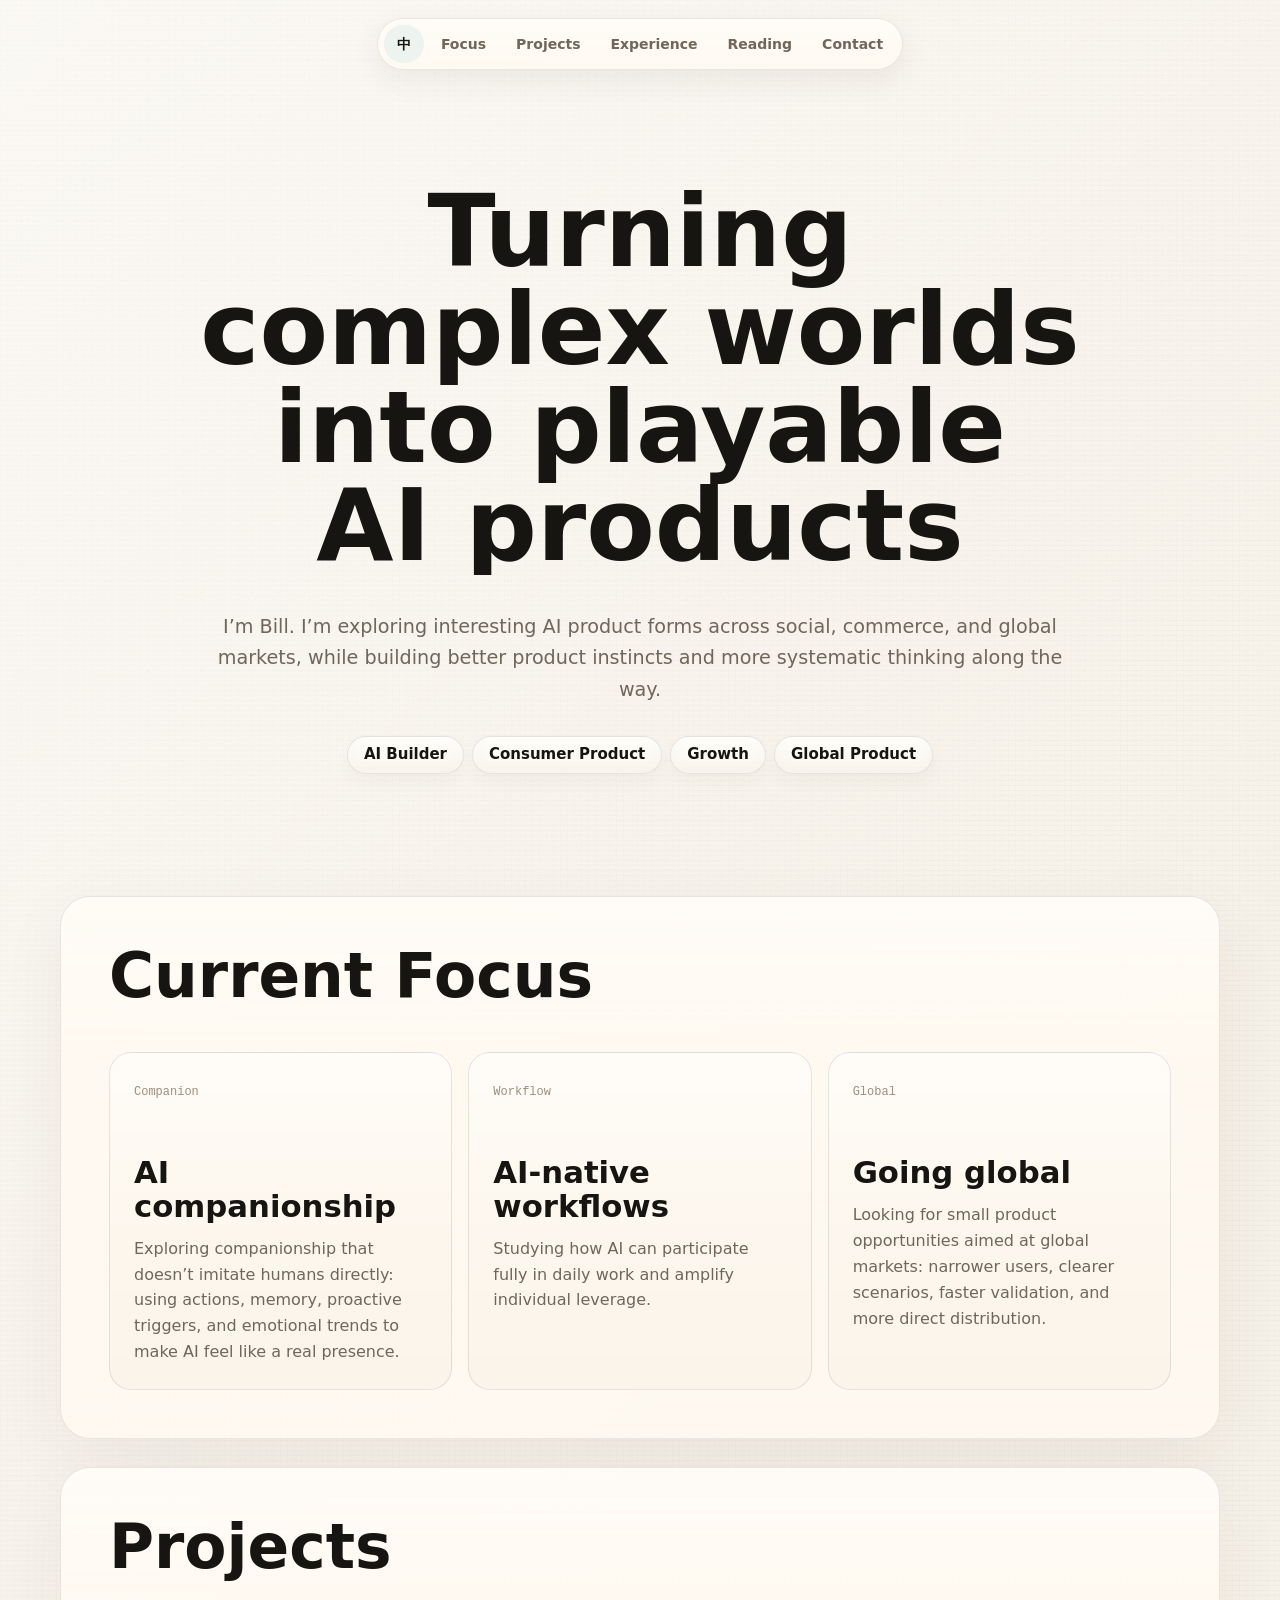
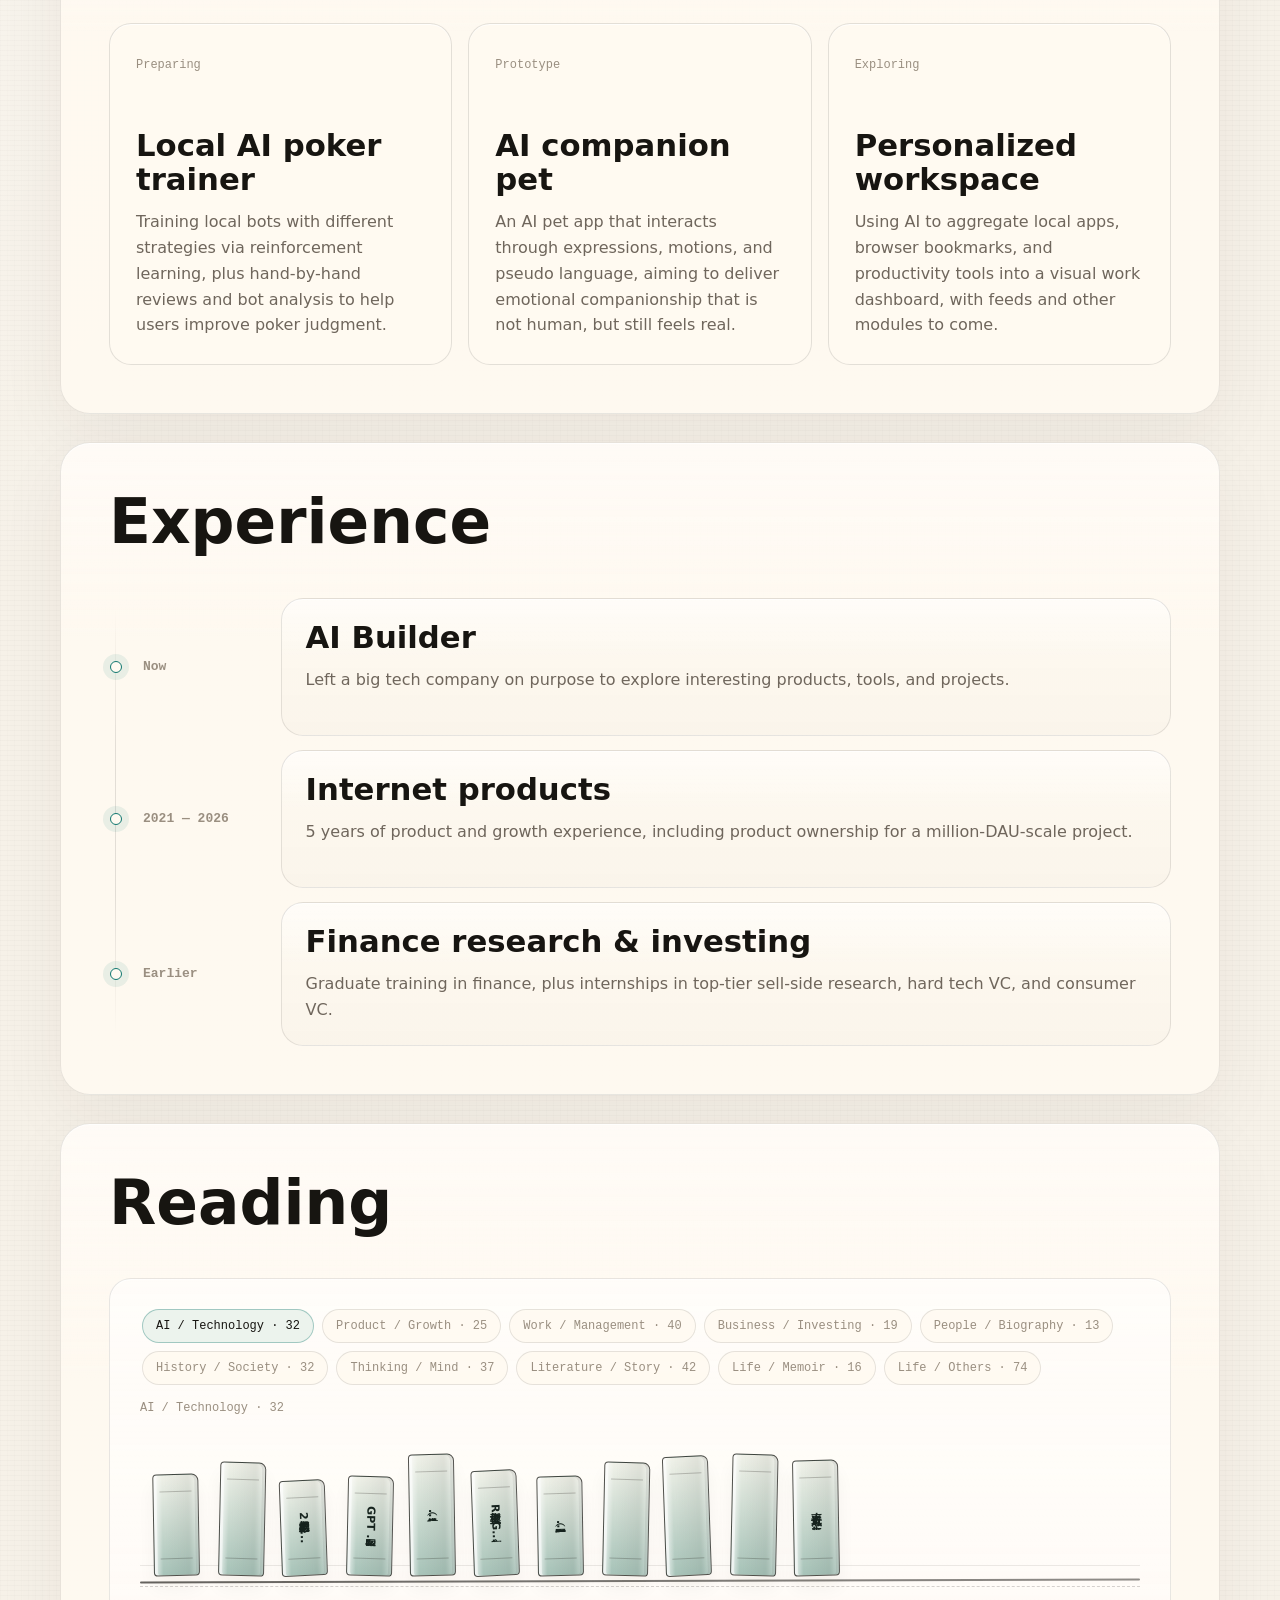
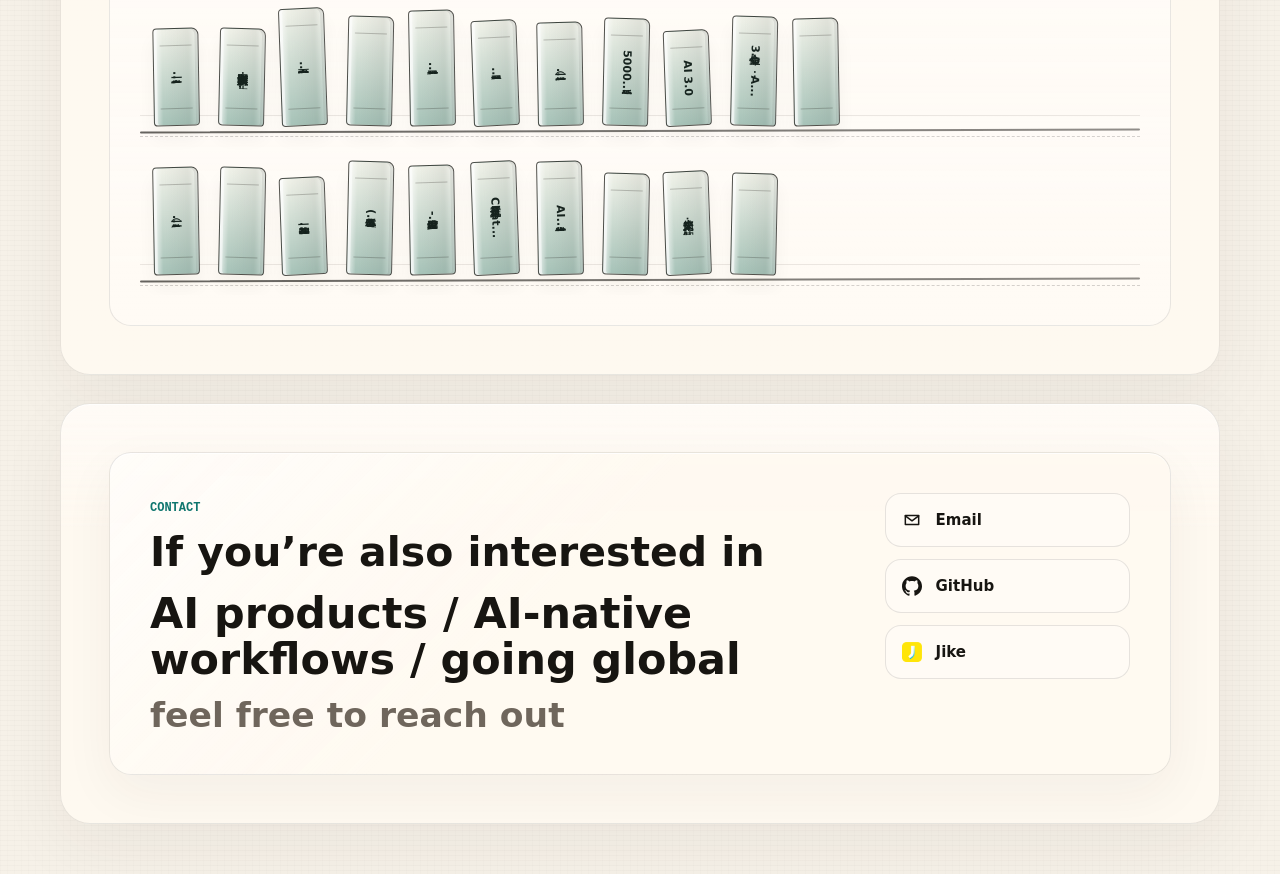
==== commit 8233c1bb: "feat: link poker trainer project to GitHub" ====
--- a/index.html
+++ b/index.html
@@ -9,19 +9,21 @@
     <meta property="og:title" content="Bill">
     <meta property="og:description" content="记录 AI 产品实验、当前关注、项目进展、阅读和工作系统">
     <meta property="og:type" content="website">
-    <meta property="og:url" content="/">
-    <link rel="canonical" href="/">
+    <meta property="og:url" content="https://billxfan.com/">
+    <link rel="canonical" href="https://billxfan.com/">
+    <link rel="alternate" hreflang="zh-CN" href="https://billxfan.com/">
+    <link rel="alternate" hreflang="en" href="https://billxfan.com/en/">
     <link rel="icon" href="assets/favicon-bill.svg?v=3" type="image/svg+xml">
     <link rel="stylesheet" href="assets/styles.css?v=20260521-17">
     <script>
-      const siteUrl = new URL("/", window.location.origin).href;
+      const siteUrl = new URL(window.location.pathname.replace(/\/?$/, "/"), window.location.origin).href;
       document.querySelector('meta[property="og:url"]')?.setAttribute("content", siteUrl);
       document.querySelector('link[rel="canonical"]')?.setAttribute("href", siteUrl);
     </script>
     <script src="assets/reading-data.js?v=20260521-14" defer></script>
     <script src="assets/site.js?v=20260523-6" defer></script>
   </head>
-  <body class="home-page">
+  <body class="home-page" data-lang="zh">
     <a class="skip-link" href="#main">跳到正文</a>
     <header class="site-header" data-elevates>
       <nav class="nav-shell nav-minimal" aria-label="主导航">
@@ -30,6 +32,7 @@
           <span></span>
         </button>
         <div class="nav-links" data-nav-links>
+          <button class="nav-lang-toggle" type="button" data-lang-toggle aria-label="切换到 English">EN</button>
           <a href="#focus">Focus</a>
           <a href="#projects">Projects</a>
           <a href="#experience">Experience</a>
@@ -85,11 +88,11 @@
           </div>
         </div>
         <div class="card-grid projects">
-          <article class="content-card project-card">
+          <a class="content-card project-card" href="https://github.com/billxfan/poker-ai" target="_blank" rel="noopener noreferrer" aria-label="在 GitHub 查看德扑 AI 本地训练器项目">
             <span class="card-label">Preparing</span>
             <h2>德扑 AI 本地训练器</h2>
             <p>用强化学习训练多种打法的本地机器人，结合每局复盘与机器人分析，帮助用户提升德扑判断能力</p>
-          </article>
+          </a>
           <article class="content-card project-card">
             <span class="card-label">Prototype</span>
             <h2>AI 陪伴宠物</h2>
--- a/assets/styles.css
+++ b/assets/styles.css
@@ -233,6 +233,26 @@
   transition: color 180ms var(--ease), background 180ms var(--ease), transform 180ms var(--ease), box-shadow 180ms var(--ease);
 }
 
+.nav-lang-toggle {
+  min-height: 38px;
+  display: inline-flex;
+  align-items: center;
+  border: 0;
+  border-radius: 999px;
+  padding: 0 13px;
+  background: color-mix(in srgb, var(--accent-soft) 70%, var(--paper));
+  color: var(--ink);
+  font: inherit;
+  font-size: 14px;
+  font-weight: 650;
+  transition: background 180ms var(--ease), transform 180ms var(--ease), box-shadow 180ms var(--ease);
+}
+
+.nav-lang-toggle:hover {
+  background: color-mix(in srgb, var(--accent-soft) 84%, var(--paper));
+  box-shadow: inset 0 0 0 1px color-mix(in srgb, var(--accent) 16%, transparent);
+}
+
 .nav-links a:hover,
 .nav-links a[aria-current="page"] {
   color: var(--ink);
@@ -528,33 +548,38 @@
 .timeline-item {
   position: relative;
   display: grid;
-  grid-template-columns: 104px minmax(0, 1fr);
+  grid-template-columns: 112px minmax(0, 1fr);
   gap: clamp(14px, 2vw, 28px);
-  align-items: start;
+  align-items: center;
 }
 
 .timeline-item::before {
   content: "";
   position: absolute;
   left: -33px;
-  top: 12px;
+  top: 50%;
   width: 10px;
   height: 10px;
   border: 1px solid var(--accent);
   border-radius: 999px;
   background: var(--paper);
   box-shadow: 0 0 0 7px color-mix(in srgb, var(--accent) 9%, transparent);
+  transform: translateY(-50%);
 }
 
 .timeline-item time {
-  position: sticky;
-  top: 92px;
+  position: static;
+  white-space: nowrap;
+  text-align: left;
+  justify-self: start;
+  align-self: center;
+  width: 100%;
   color: var(--quiet);
   font-family: ui-monospace, SFMono-Regular, Menlo, Consolas, monospace;
   font-size: 13px;
   font-weight: 650;
   line-height: 1.4;
-  padding-top: 8px;
+  padding-top: 0;
 }
 
 .vertical-timeline .experience-card {
@@ -2480,6 +2505,11 @@
 
   .timeline-item time {
     position: static;
+    white-space: normal;
+    width: auto;
+    text-align: left;
+    justify-self: start;
+    align-self: start;
   }
 
   .vertical-timeline {
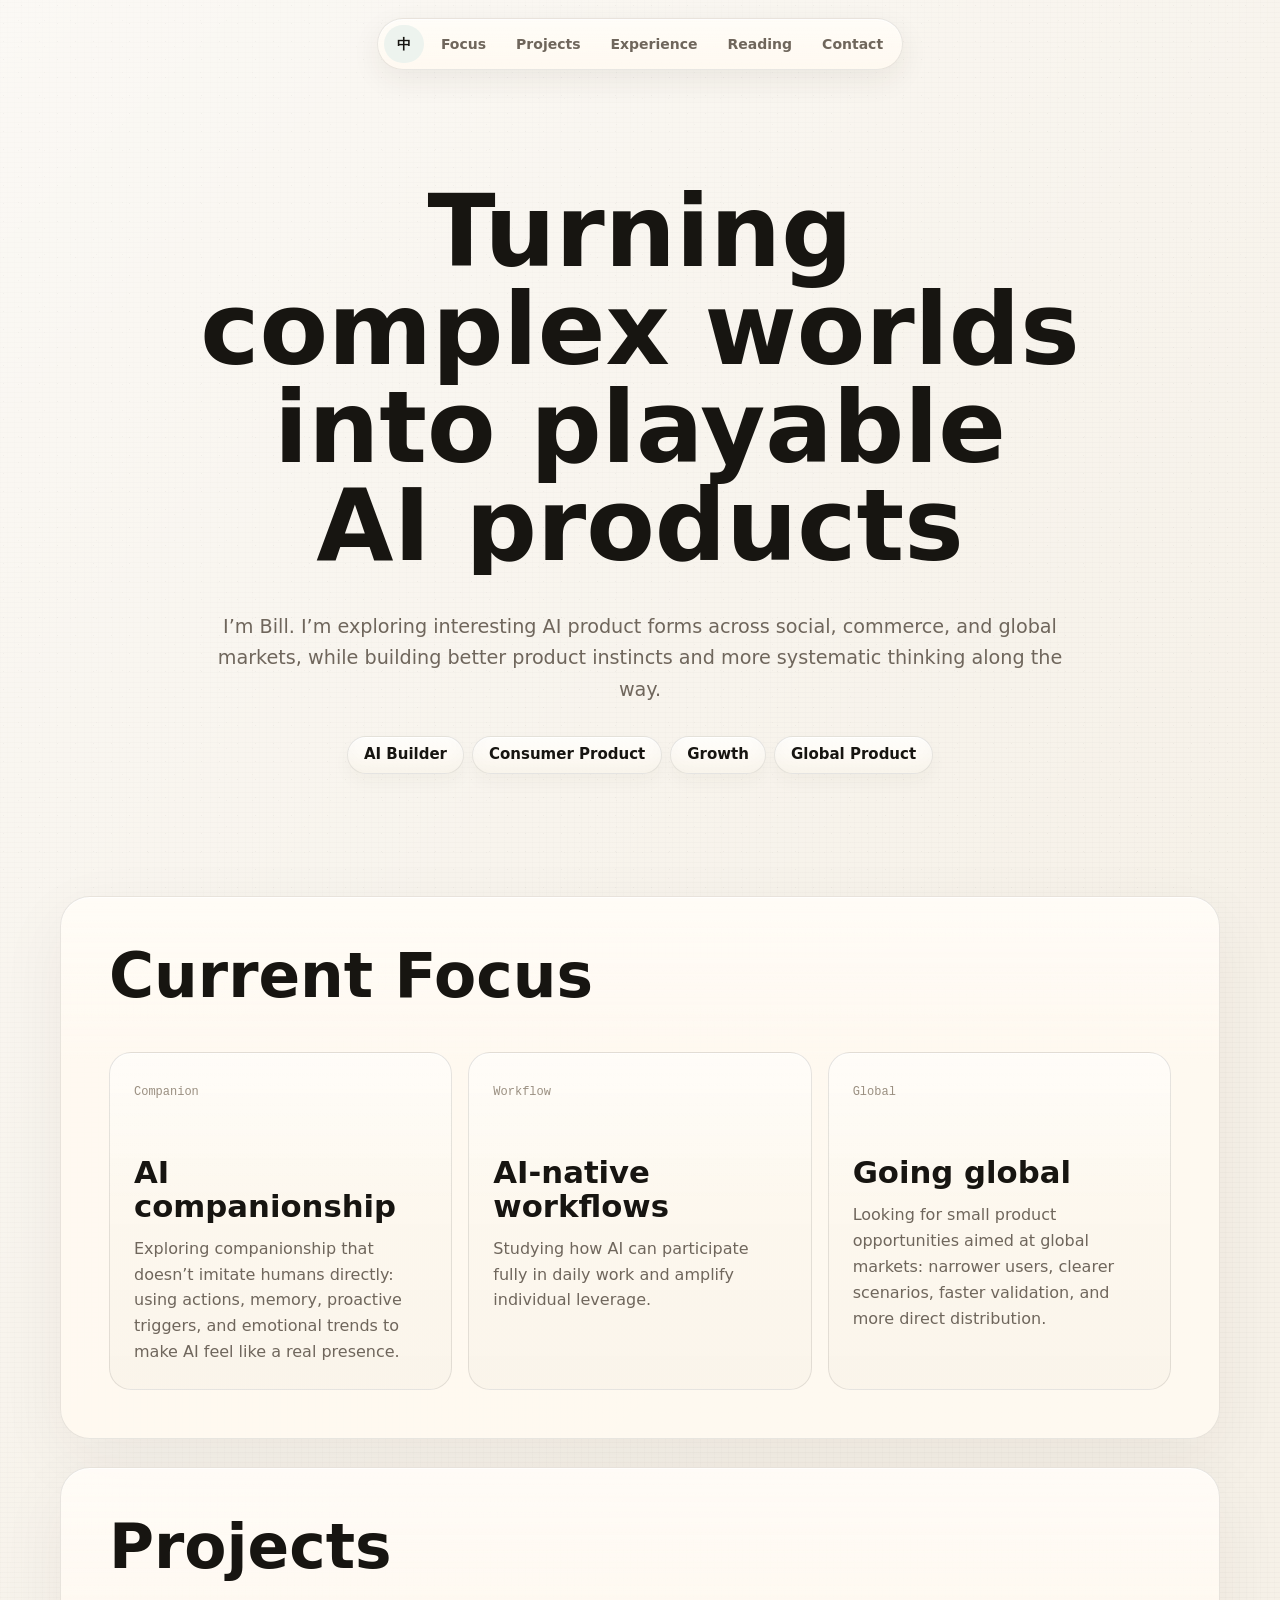
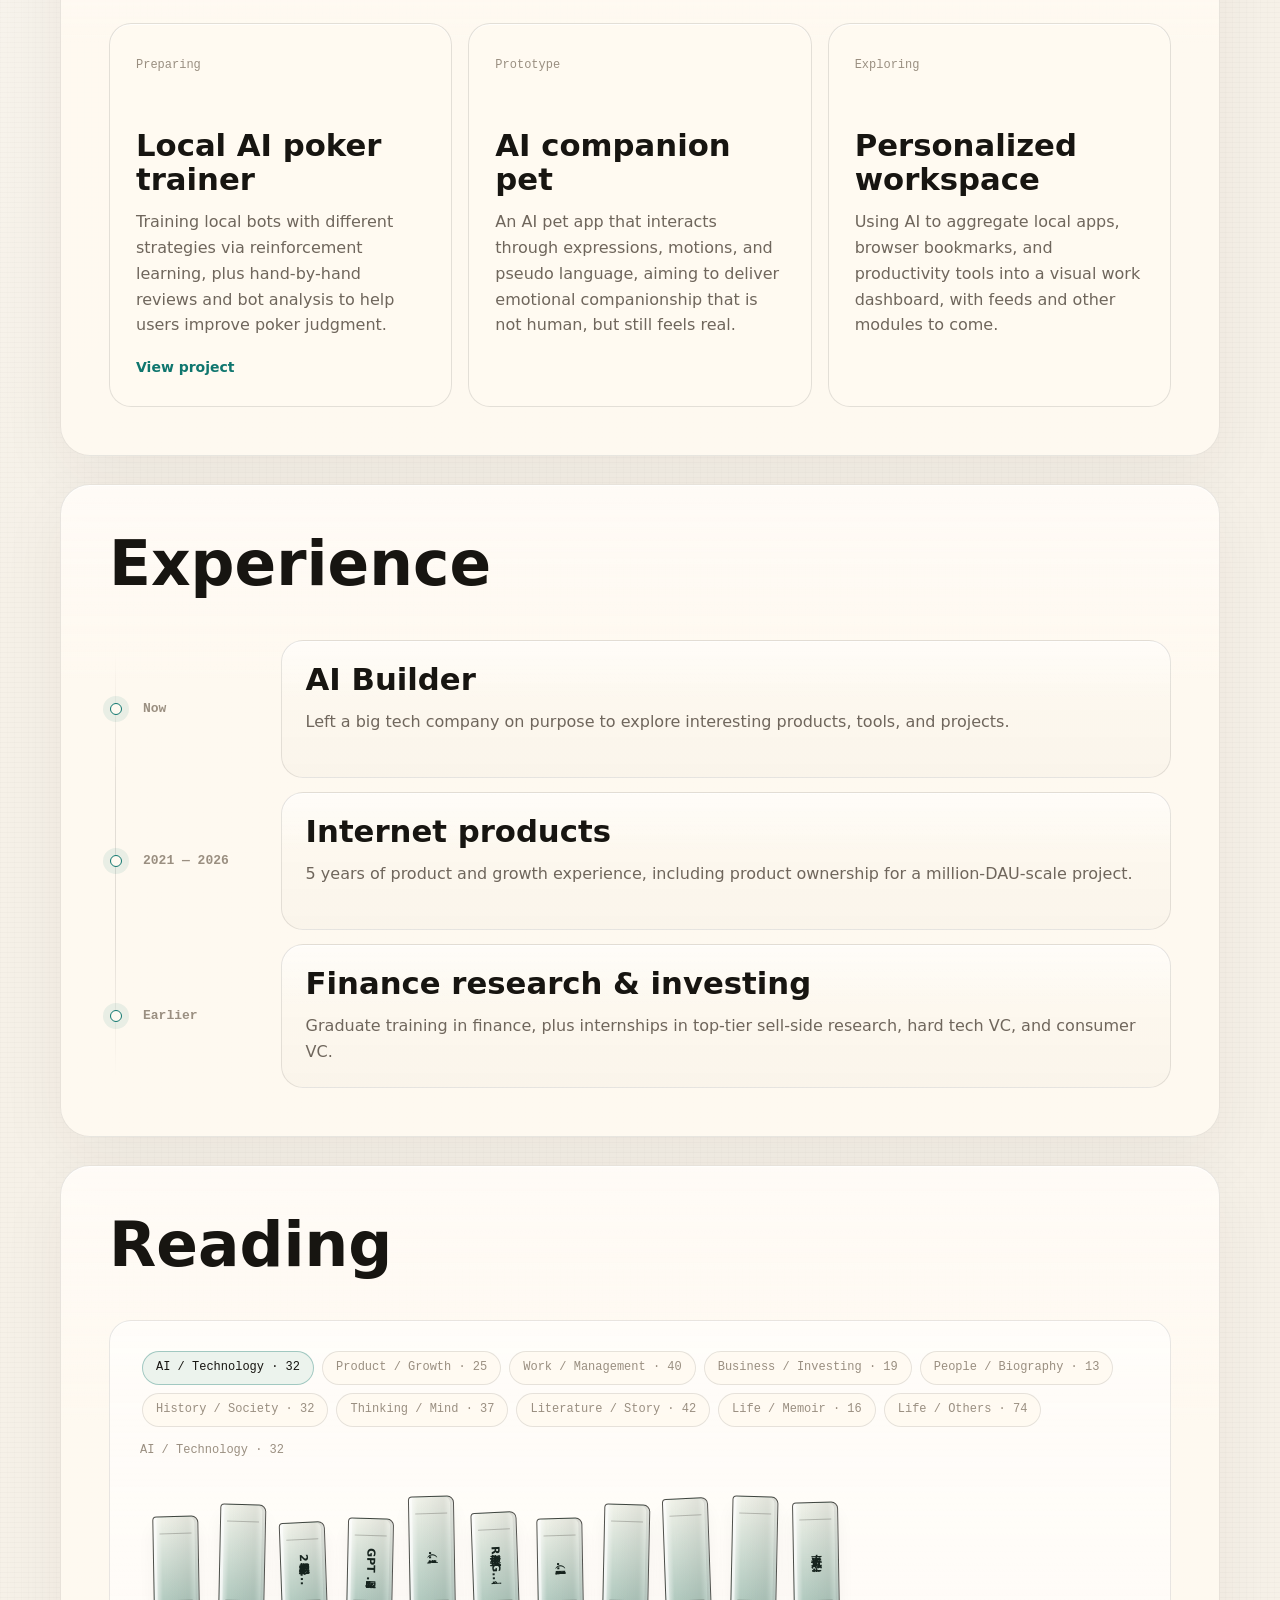
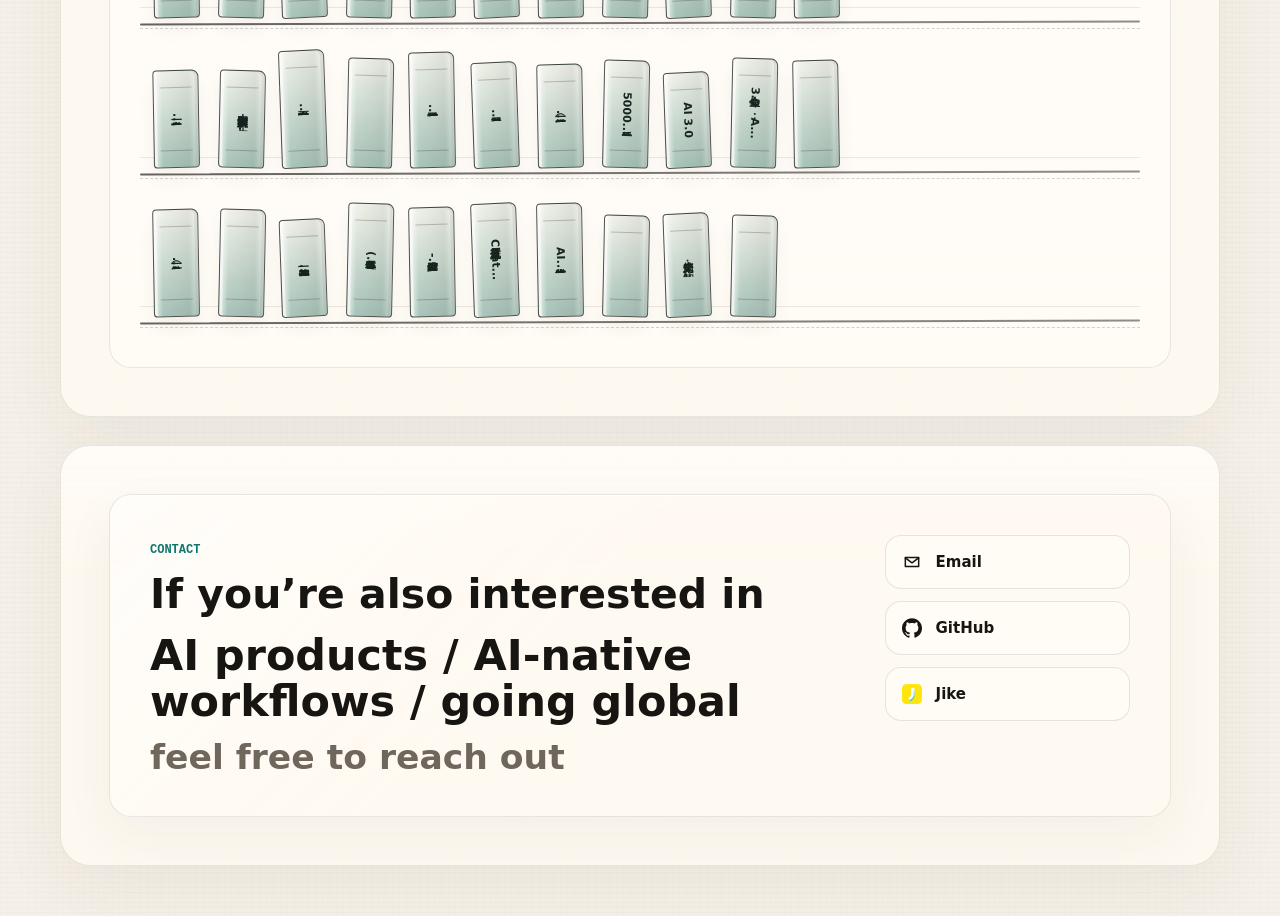
==== commit bf327e92: "feat: add poker project card CTA" ====
--- a/index.html
+++ b/index.html
@@ -92,6 +92,7 @@
             <span class="card-label">Preparing</span>
             <h2>德扑 AI 本地训练器</h2>
             <p>用强化学习训练多种打法的本地机器人，结合每局复盘与机器人分析，帮助用户提升德扑判断能力</p>
+            <span class="project-card-cta">点击查看</span>
           </a>
           <article class="content-card project-card">
             <span class="card-label">Prototype</span>
--- a/assets/styles.css
+++ b/assets/styles.css
@@ -491,6 +491,14 @@
 .content-card p {
   margin: 0;
   color: var(--muted);
+}
+
+.project-card-cta {
+  display: inline-flex;
+  margin-top: 18px;
+  color: var(--accent);
+  font-size: 14px;
+  font-weight: 650;
 }
 
 .project-card-link {
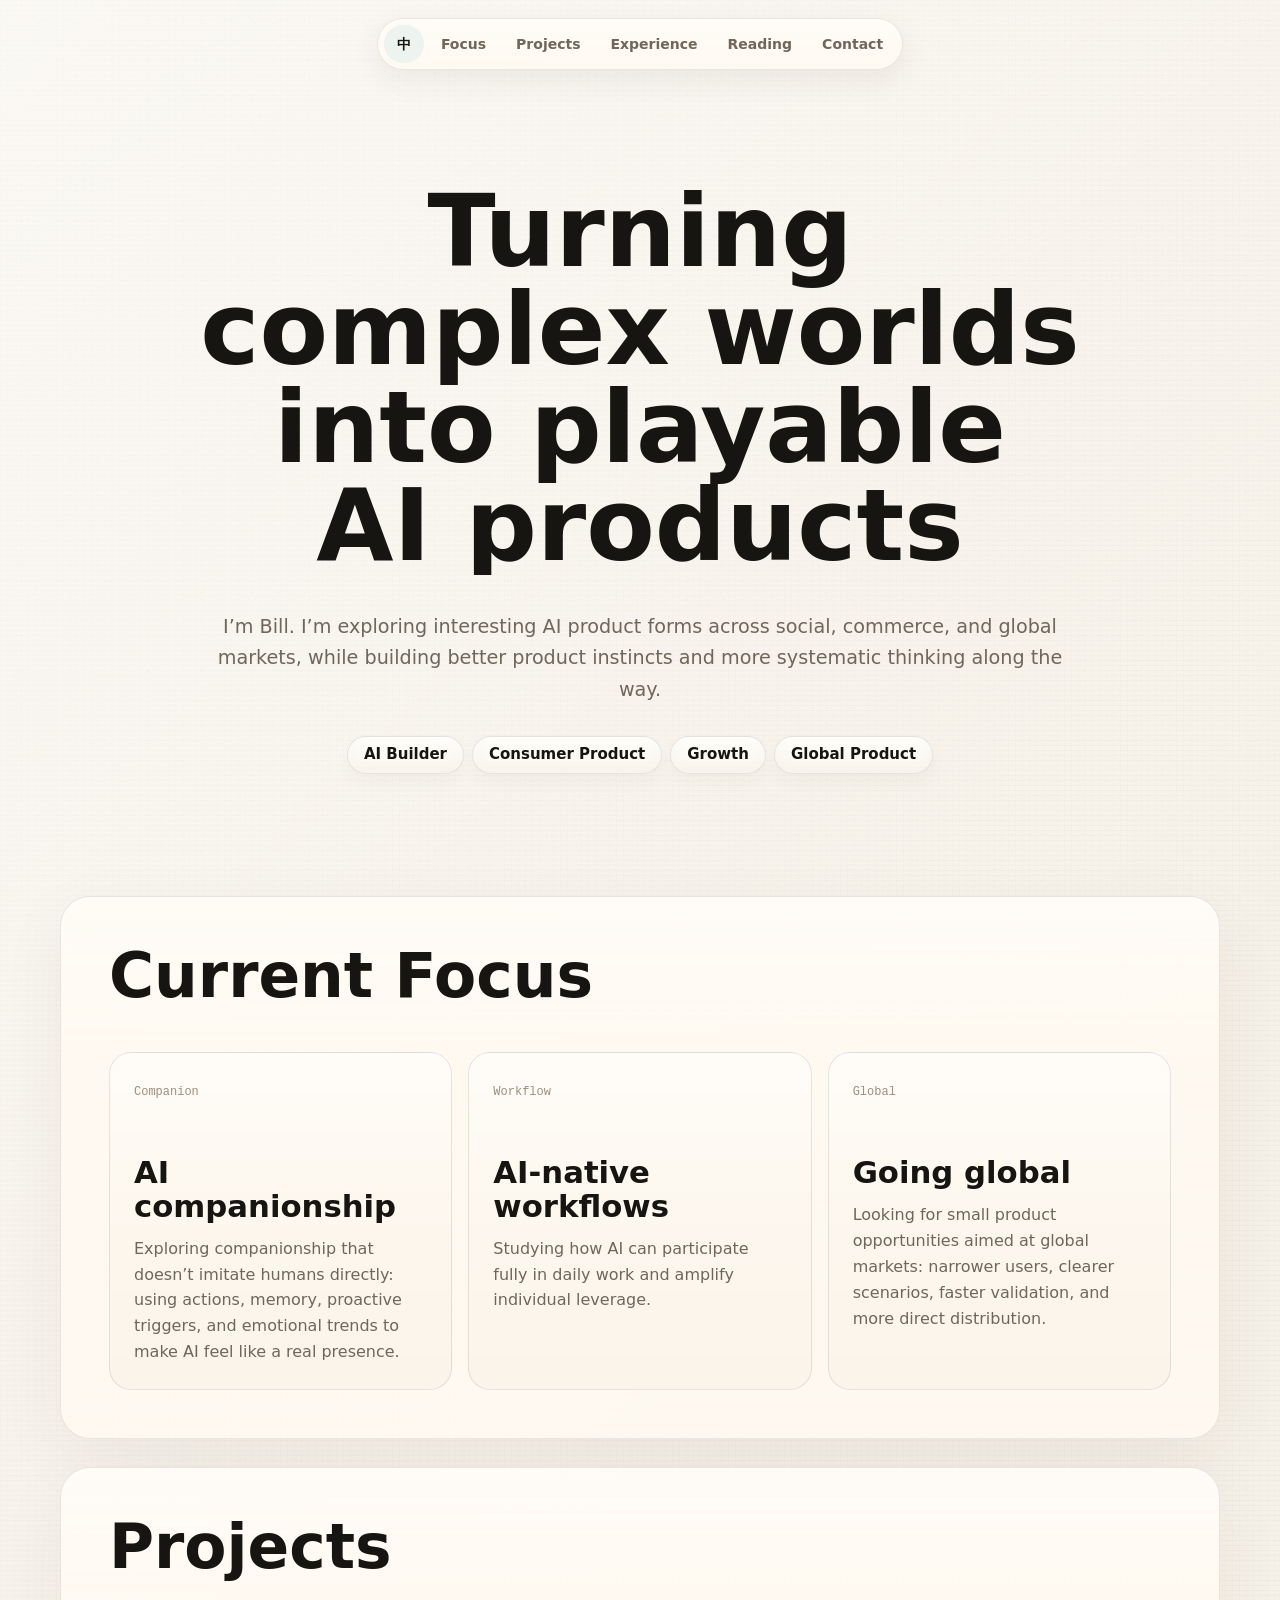
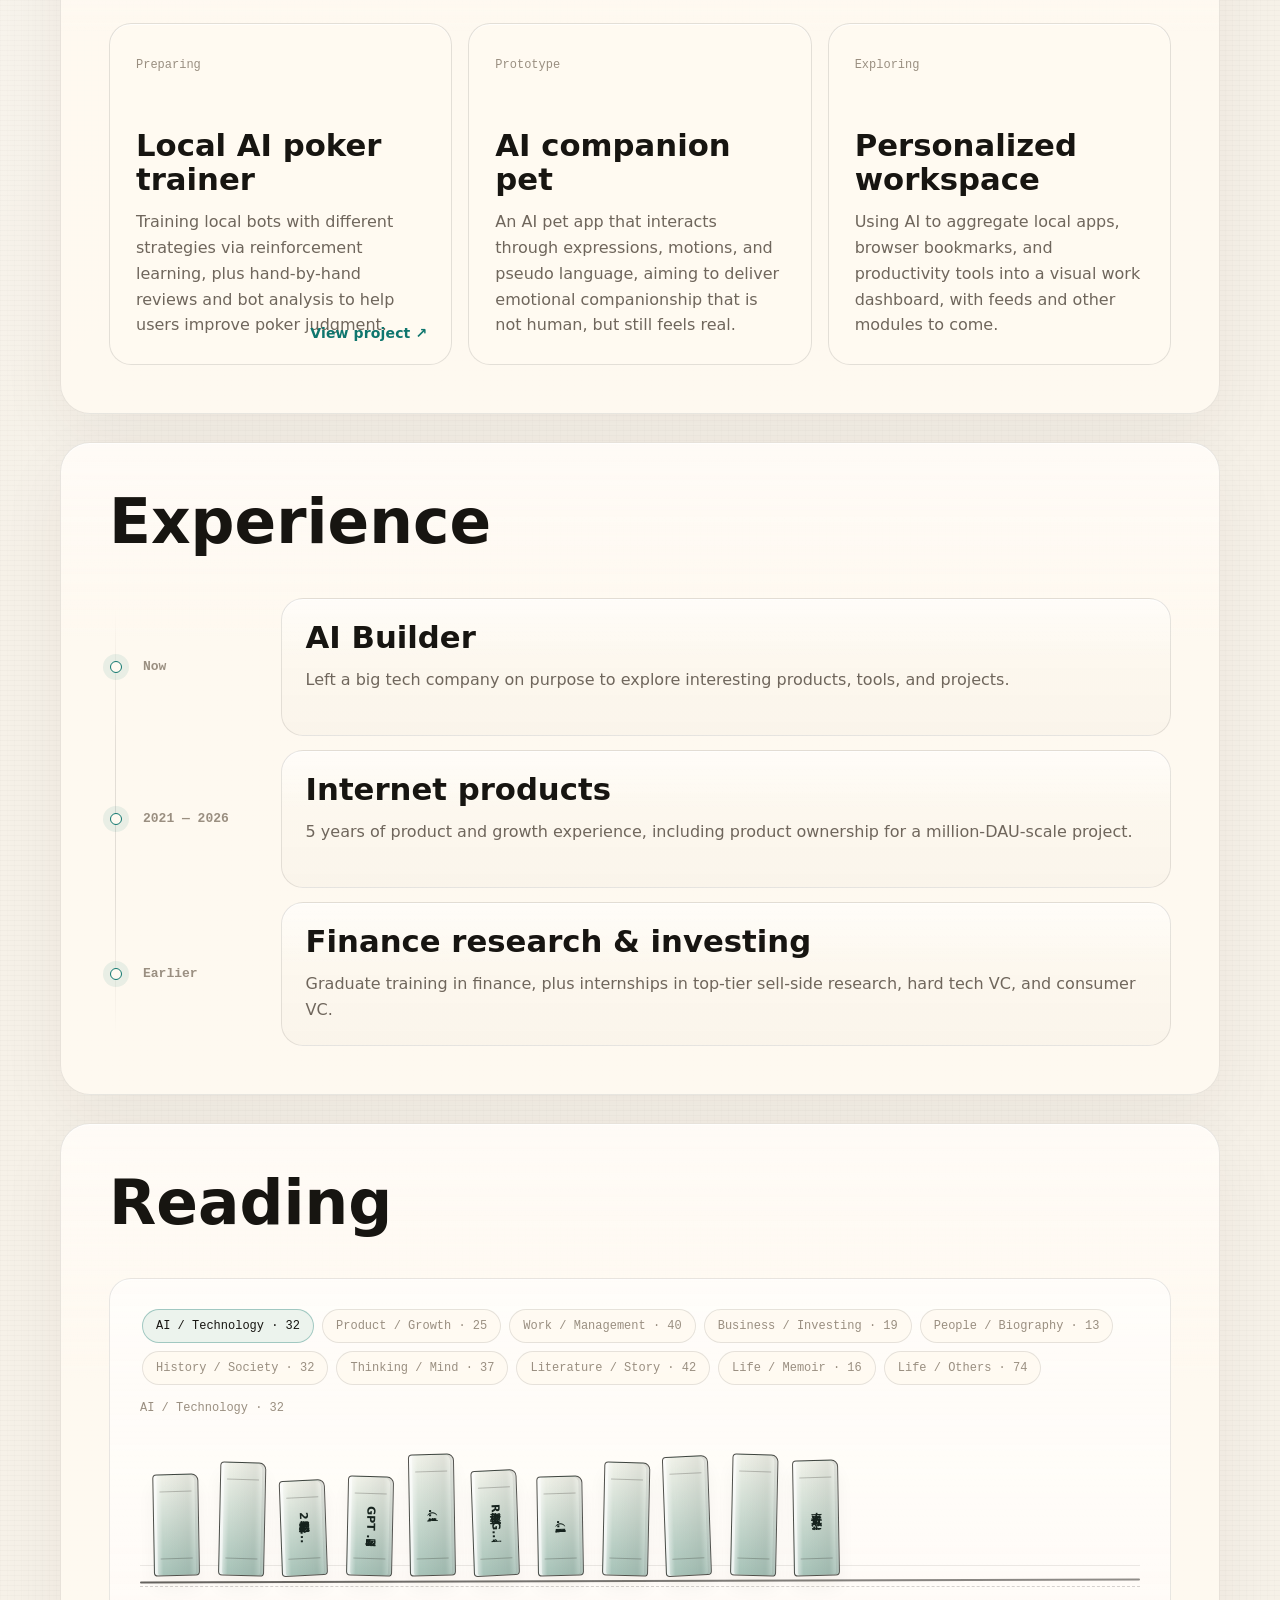
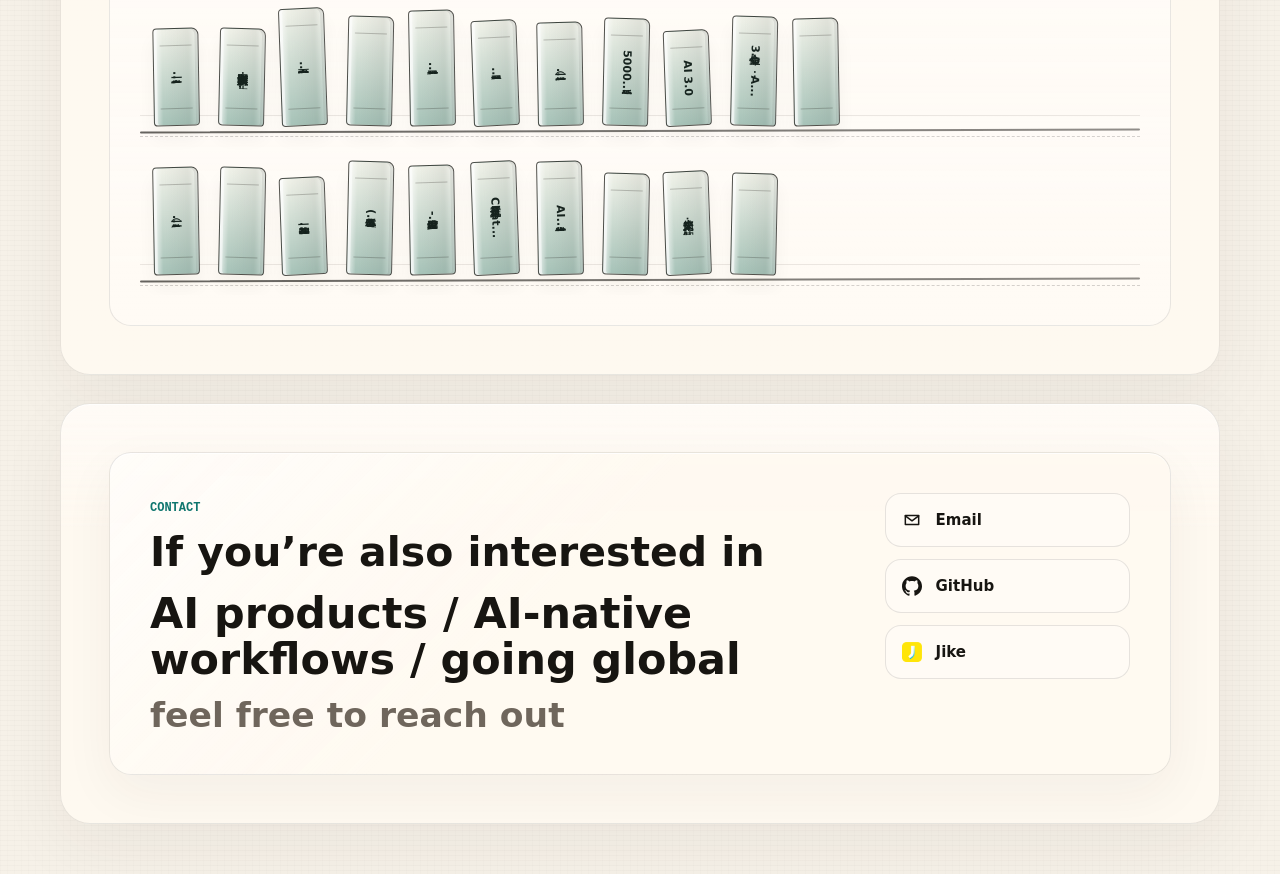
==== commit 84083bfa: "fix: position poker project CTA" ====
--- a/index.html
+++ b/index.html
@@ -92,7 +92,7 @@
             <span class="card-label">Preparing</span>
             <h2>德扑 AI 本地训练器</h2>
             <p>用强化学习训练多种打法的本地机器人，结合每局复盘与机器人分析，帮助用户提升德扑判断能力</p>
-            <span class="project-card-cta">点击查看</span>
+            <span class="project-card-cta">点击查看 ↗</span>
           </a>
           <article class="content-card project-card">
             <span class="card-label">Prototype</span>
--- a/assets/styles.css
+++ b/assets/styles.css
@@ -494,11 +494,16 @@
 }
 
 .project-card-cta {
+  position: absolute;
+  right: 24px;
+  bottom: 20px;
   display: inline-flex;
-  margin-top: 18px;
+  align-items: center;
+  justify-content: center;
   color: var(--accent);
   font-size: 14px;
   font-weight: 650;
+  letter-spacing: 0.01em;
 }
 
 .project-card-link {
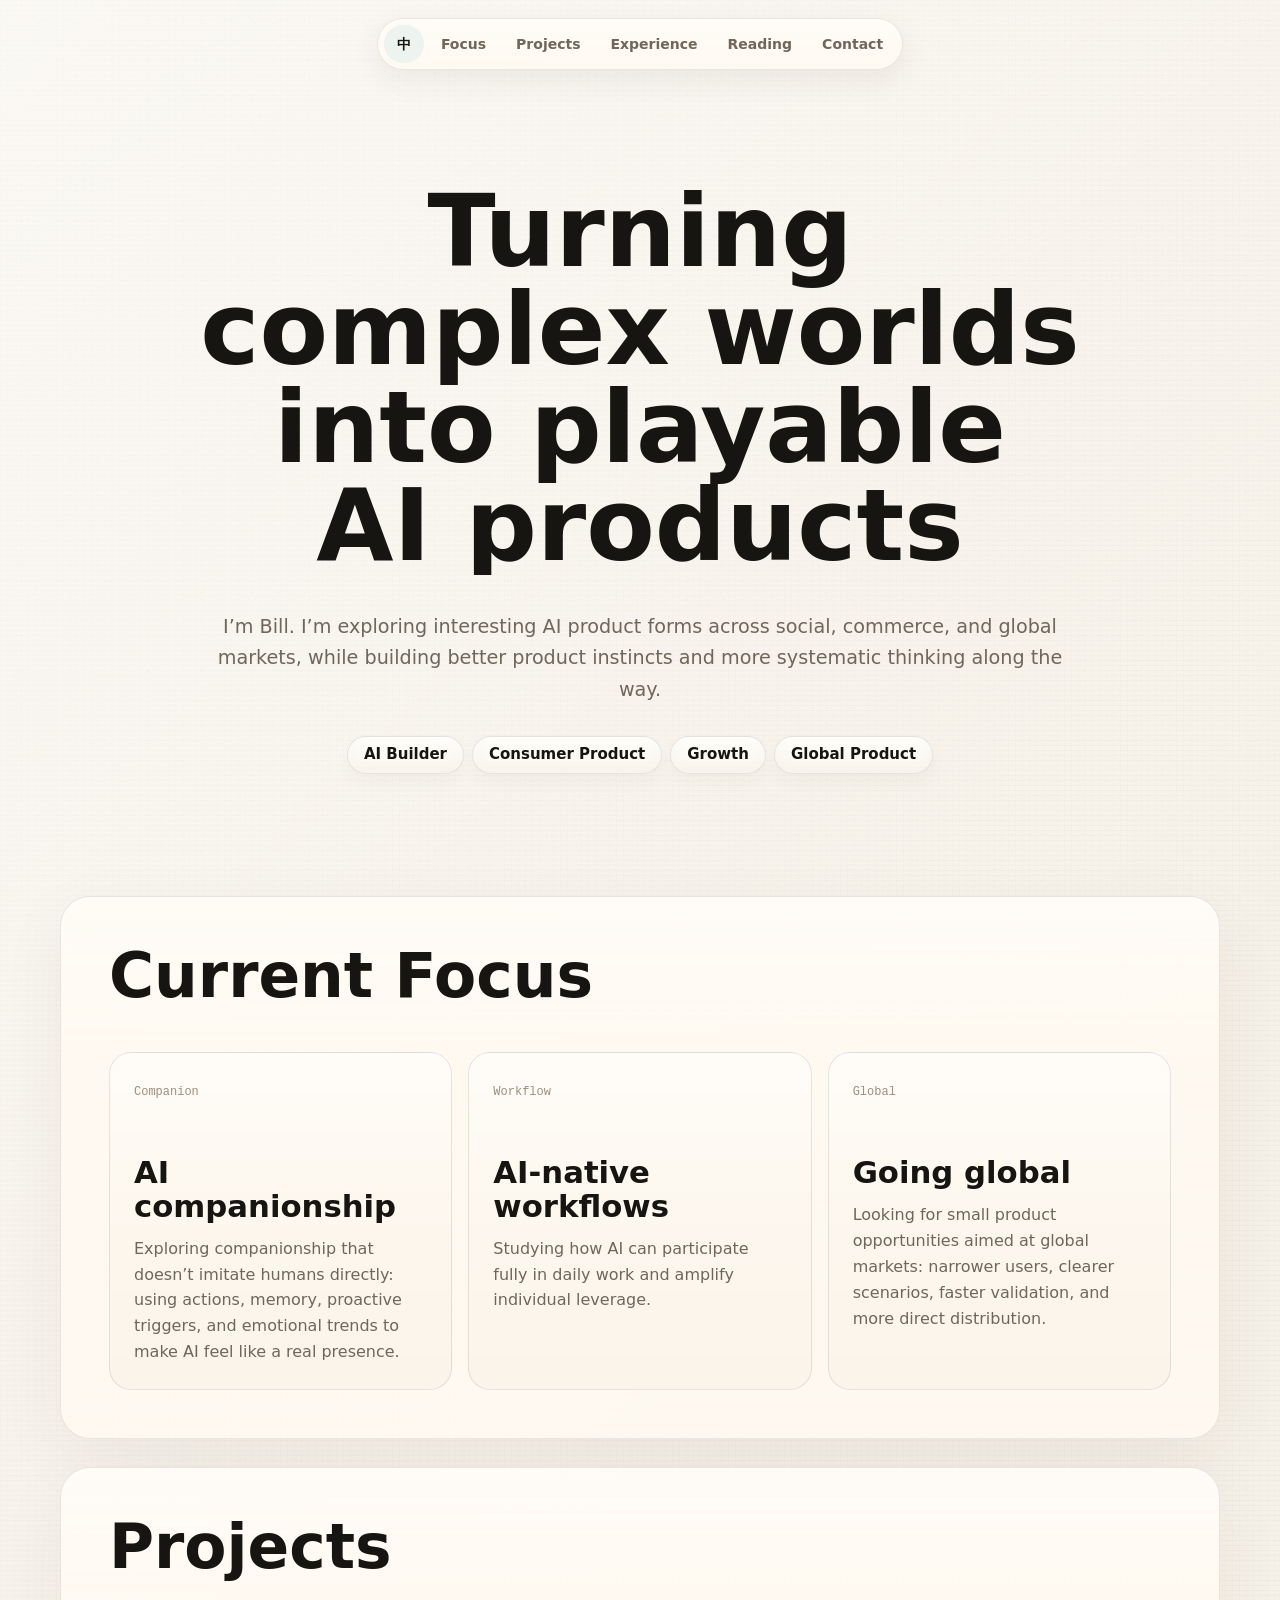
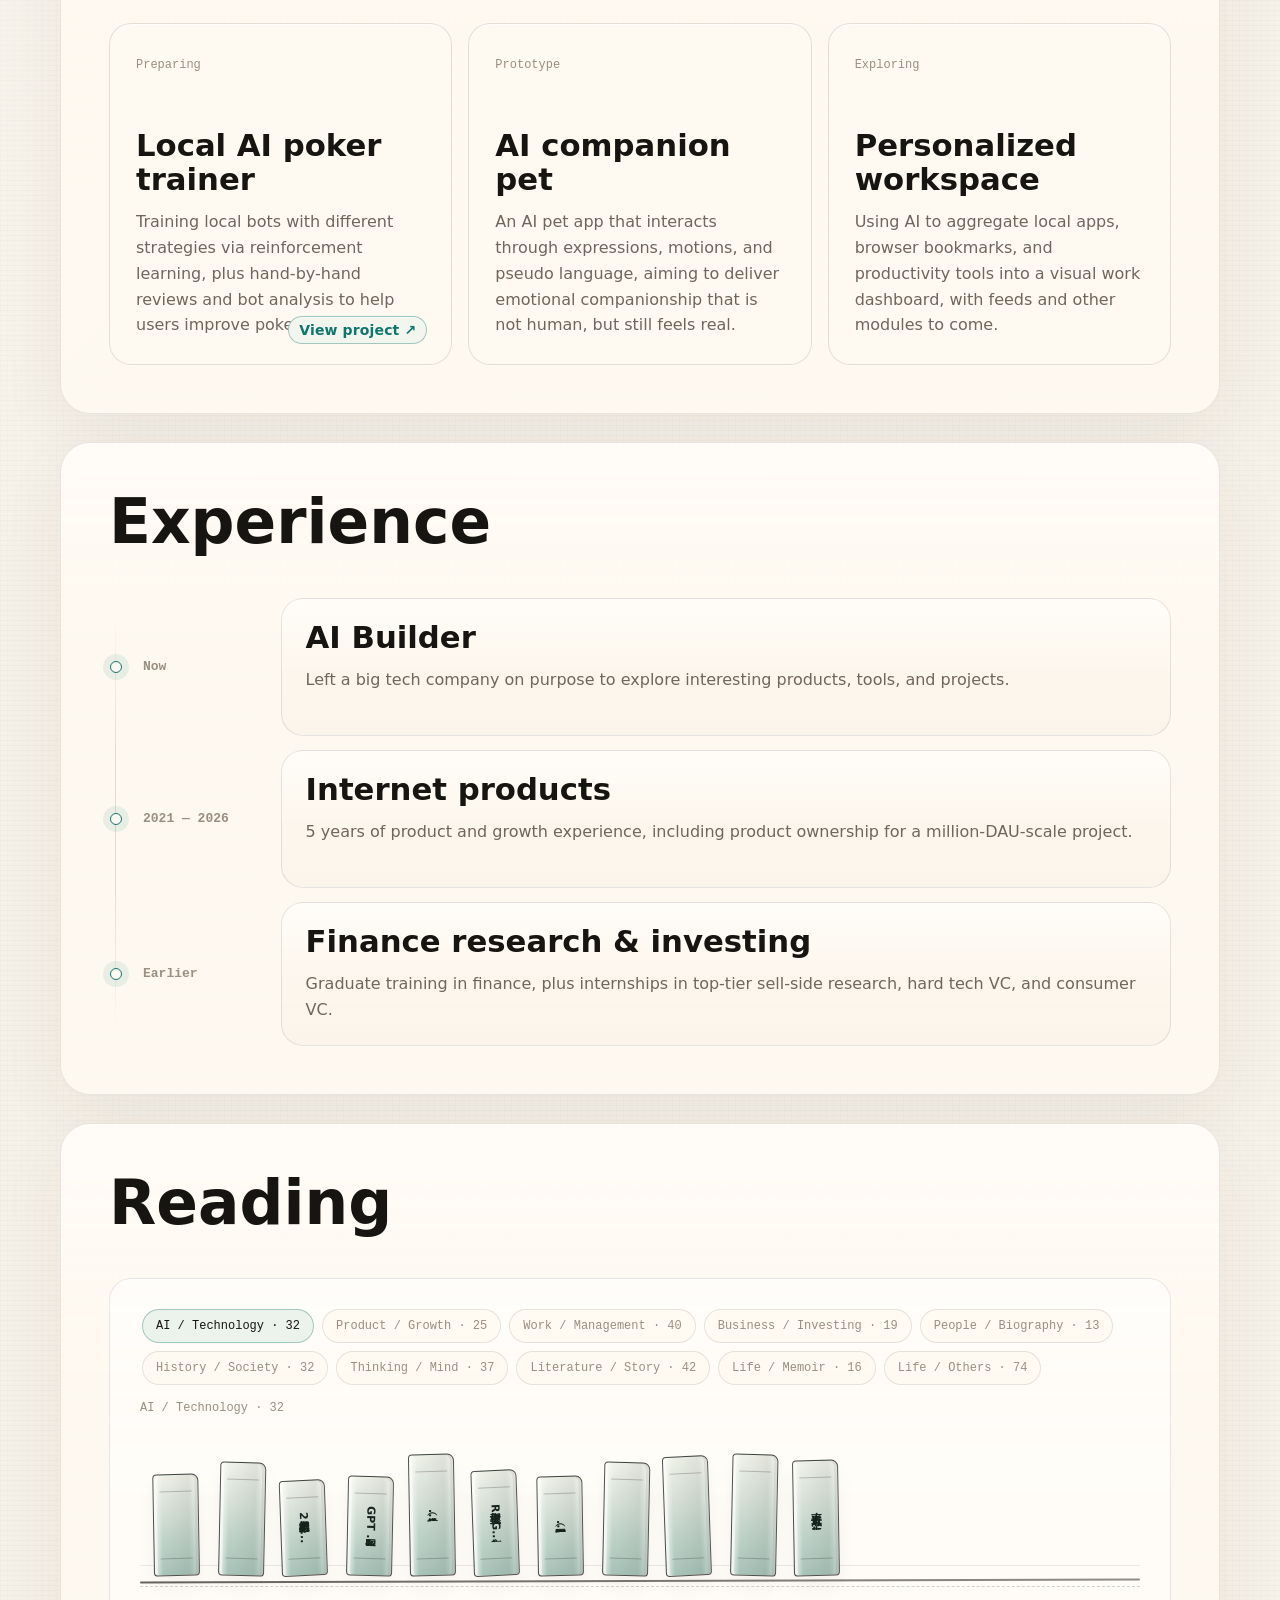
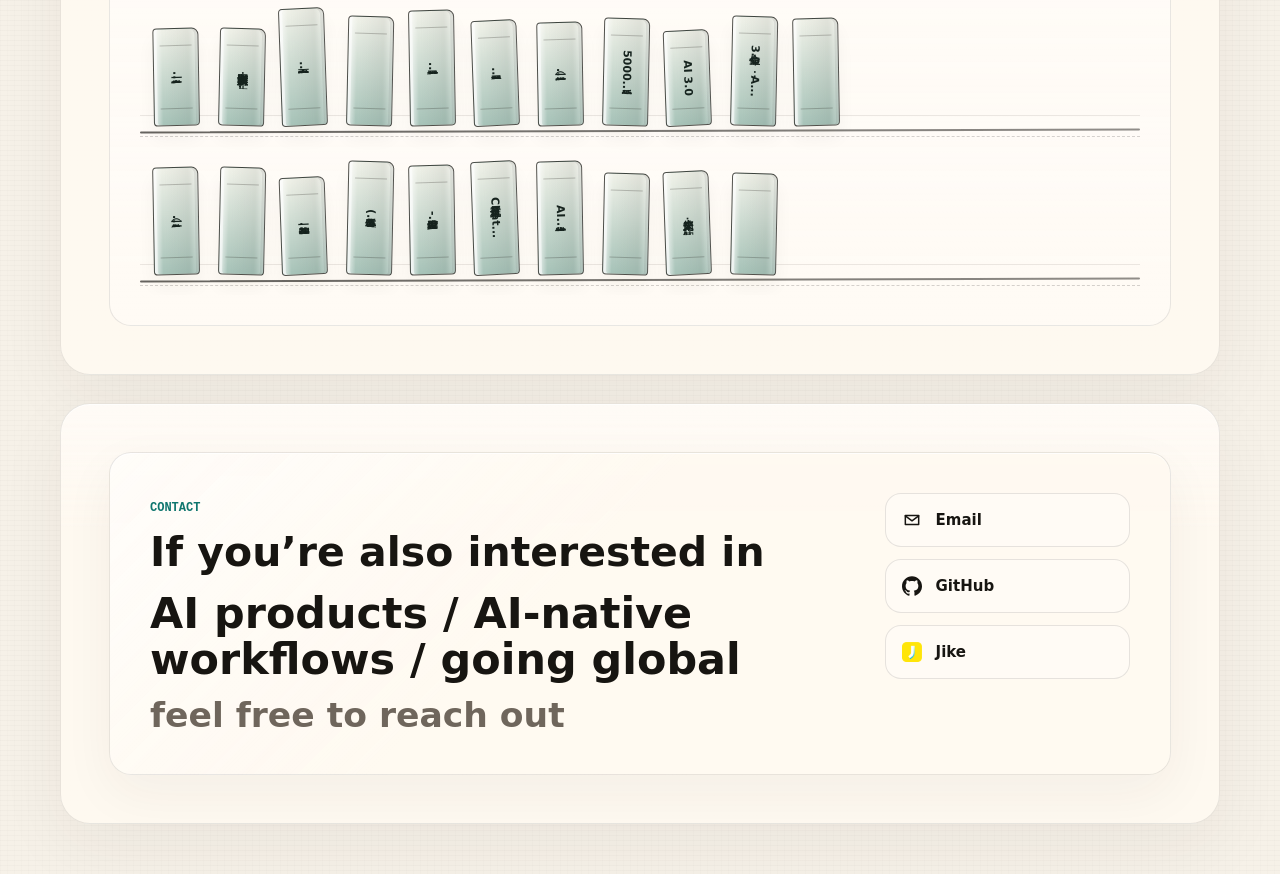
==== commit f5338971: "fix: refresh project CTA deployment assets" ====
--- a/index.html
+++ b/index.html
@@ -14,7 +14,7 @@
     <link rel="alternate" hreflang="zh-CN" href="https://billxfan.com/">
     <link rel="alternate" hreflang="en" href="https://billxfan.com/en/">
     <link rel="icon" href="assets/favicon-bill.svg?v=3" type="image/svg+xml">
-    <link rel="stylesheet" href="assets/styles.css?v=20260521-17">
+    <link rel="stylesheet" href="assets/styles.css?v=20260528-cta">
     <script>
       const siteUrl = new URL(window.location.pathname.replace(/\/?$/, "/"), window.location.origin).href;
       document.querySelector('meta[property="og:url"]')?.setAttribute("content", siteUrl);
--- a/assets/styles.css
+++ b/assets/styles.css
@@ -500,10 +500,16 @@
   display: inline-flex;
   align-items: center;
   justify-content: center;
+  min-height: 28px;
+  padding: 0 10px;
+  border: 1px solid color-mix(in srgb, var(--accent) 36%, transparent);
+  border-radius: 999px;
+  background: color-mix(in srgb, var(--accent-soft) 46%, var(--paper));
   color: var(--accent);
   font-size: 14px;
   font-weight: 650;
   letter-spacing: 0.01em;
+  box-shadow: inset 0 1px 0 rgba(255,255,255,0.72);
 }
 
 .project-card-link {
